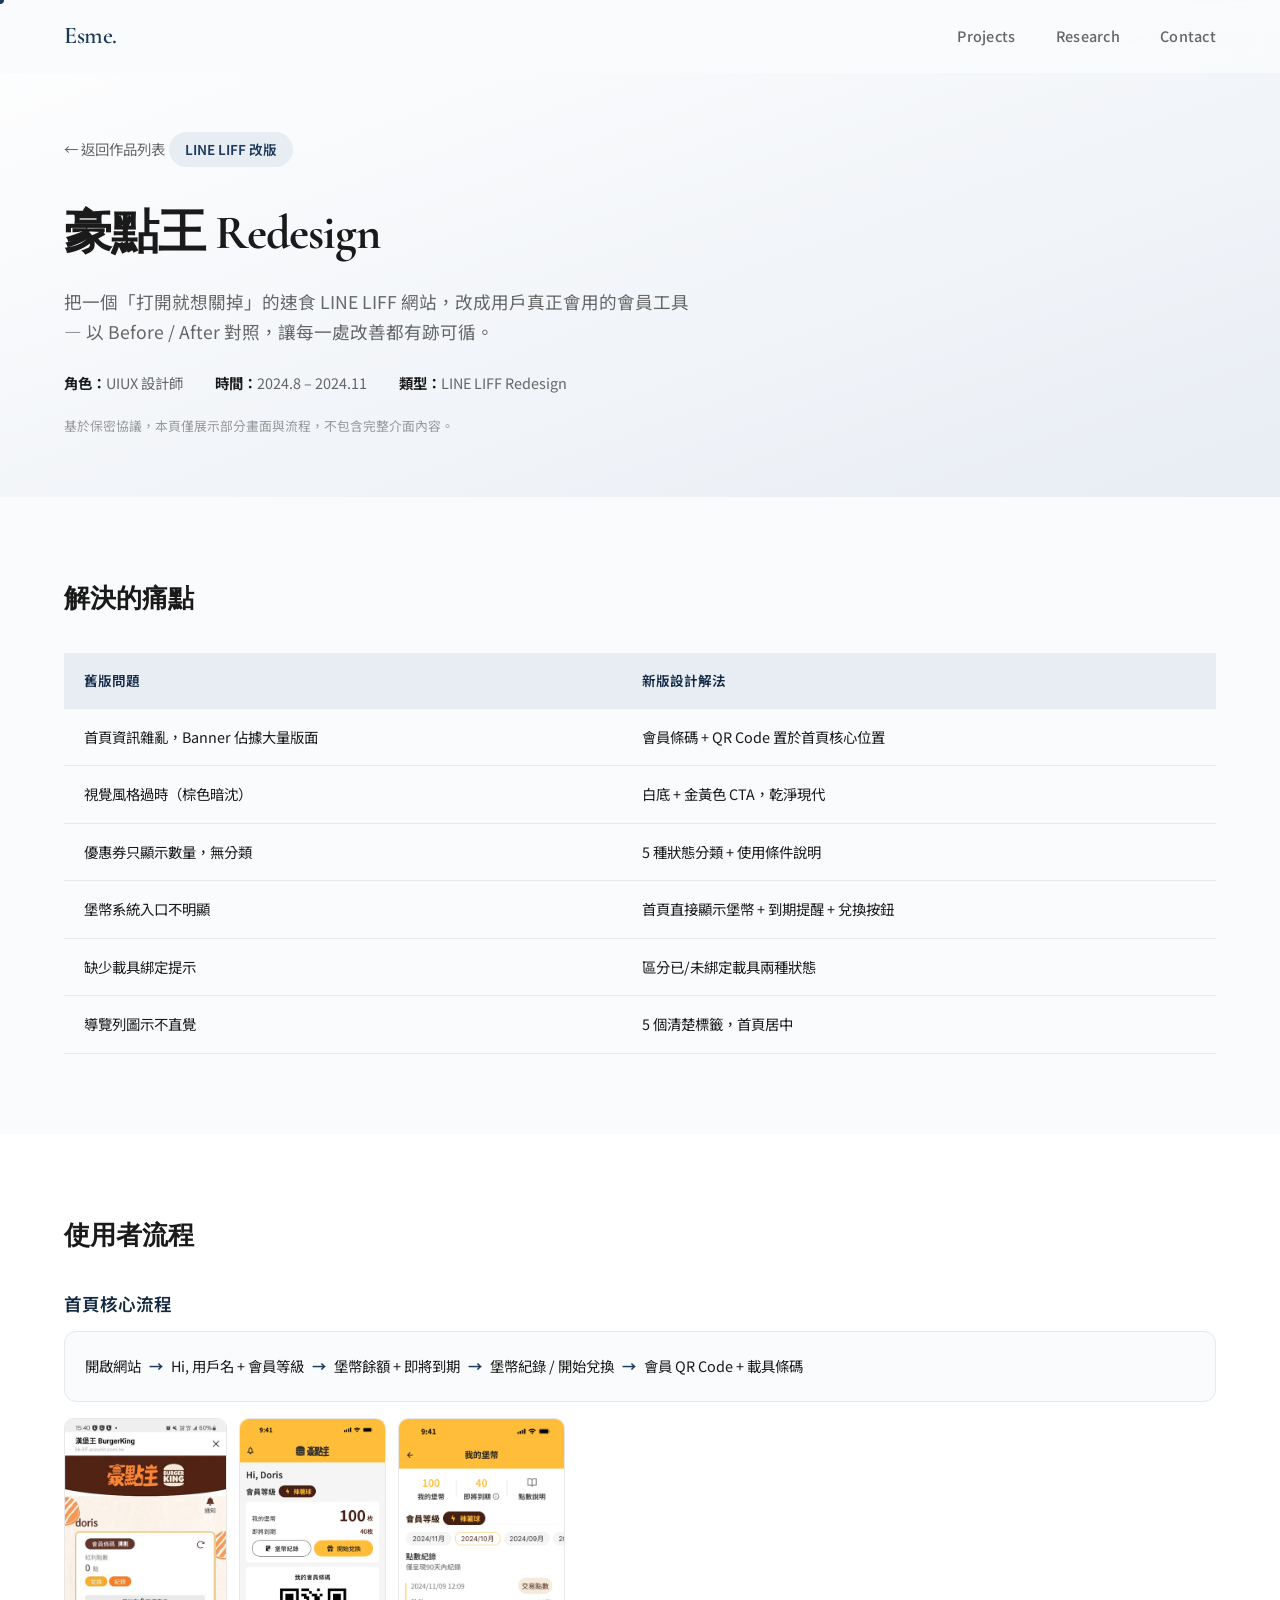
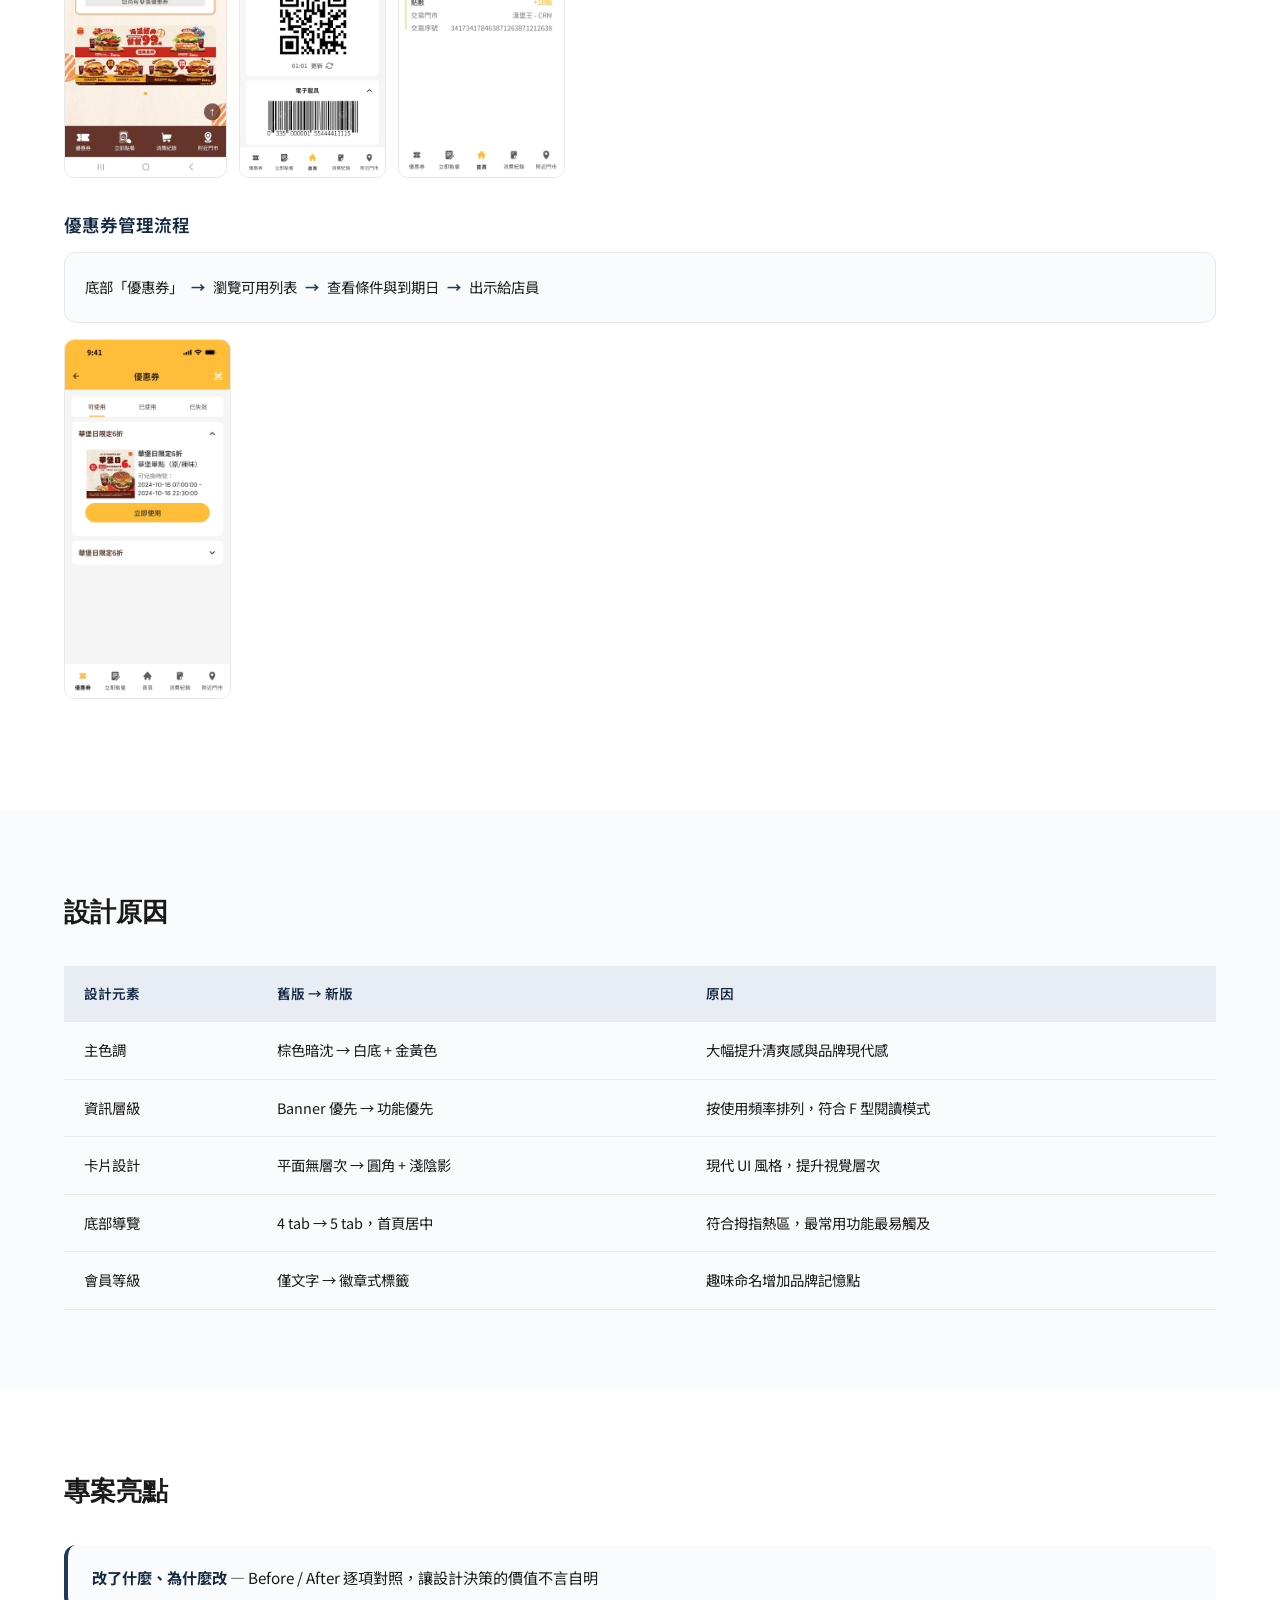
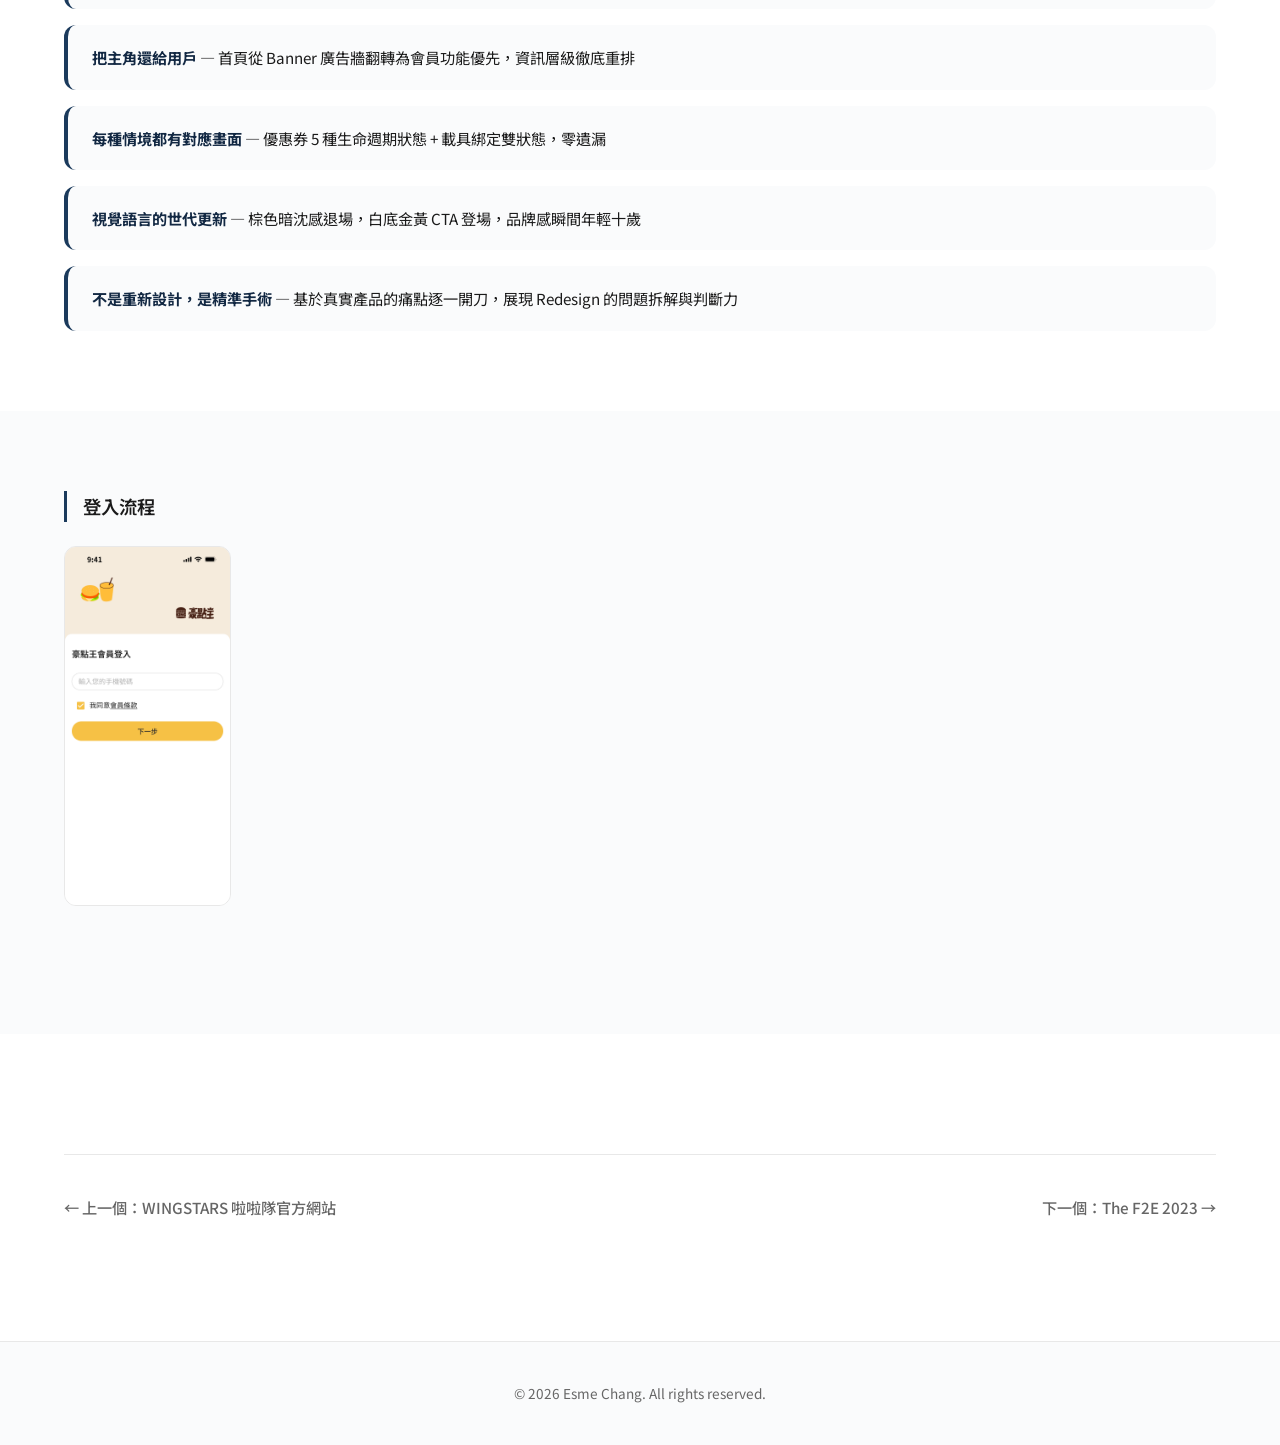
==== project-burger-king.html @ 59b55656 "Initial commit: Esme Chang portfolio website - Static portfolio with 5 project pages - Added favicon" ====
<!DOCTYPE html>
<html lang="zh-Hant">
<head>
  <meta charset="UTF-8">
  <meta name="viewport" content="width=device-width, initial-scale=1.0">
  <title>豪點王 Redesign — Esme Chang</title>
  <link rel="icon" type="image/svg+xml" href="assets/favicon.svg">
  <link rel="preconnect" href="https://fonts.googleapis.com">
  <link rel="preconnect" href="https://fonts.gstatic.com" crossorigin>
  <link href="https://fonts.googleapis.com/css2?family=Cormorant+Garamond:ital,wght@0,300;0,400;0,500;0,600;0,700;1,300;1,400;1,500;1,600;1,700&family=Noto+Sans+TC:wght@300;400;500;600;700&display=swap" rel="stylesheet">
  <link rel="stylesheet" href="styles.css">
</head>
<body>

  <nav class="nav" id="nav">
    <div class="nav-inner">
      <a href="index.html" class="nav-logo">Esme.</a>
      <button class="nav-toggle" id="navToggle" aria-label="開啟選單">
        <span></span><span></span><span></span>
      </button>
      <ul class="nav-links" id="navLinks">
        <li><a href="index.html#projects">Projects</a></li>
        <li><a href="index.html#research">Research</a></li>
        <li><a href="index.html#contact">Contact</a></li>
      </ul>
    </div>
  </nav>

  <section class="project-hero">
    <div class="container">
      <a href="index.html#projects" class="back-link">&larr; 返回作品列表</a>
      <span class="project-hero-tag">LINE LIFF 改版</span>
      <h1>豪點王 Redesign</h1>
      <p class="project-hero-desc">把一個「打開就想關掉」的速食 LINE LIFF 網站，改成用戶真正會用的會員工具 — 以 Before / After 對照，讓每一處改善都有跡可循。</p>
      <div class="project-hero-meta">
        <span><strong>角色：</strong>UIUX 設計師</span>
        <span><strong>時間：</strong>2024.8 – 2024.11</span>
        <span><strong>類型：</strong>LINE LIFF Redesign</span>
      </div>
      <p class="project-hero-disclaimer">基於保密協議，本頁僅展示部分畫面與流程，不包含完整介面內容。</p>
    </div>
  </section>

  <section class="project-section">
    <div class="container">
      <h2 class="reveal">解決的痛點</h2>
      <table class="styled-table reveal">
        <thead>
          <tr><th>舊版問題</th><th>新版設計解法</th></tr>
        </thead>
        <tbody>
          <tr><td>首頁資訊雜亂，Banner 佔據大量版面</td><td>會員條碼 + QR Code 置於首頁核心位置</td></tr>
          <tr><td>視覺風格過時（棕色暗沈）</td><td>白底 + 金黃色 CTA，乾淨現代</td></tr>
          <tr><td>優惠券只顯示數量，無分類</td><td>5 種狀態分類 + 使用條件說明</td></tr>
          <tr><td>堡幣系統入口不明顯</td><td>首頁直接顯示堡幣 + 到期提醒 + 兌換按鈕</td></tr>
          <tr><td>缺少載具綁定提示</td><td>區分已/未綁定載具兩種狀態</td></tr>
          <tr><td>導覽列圖示不直覺</td><td>5 個清楚標籤，首頁居中</td></tr>
        </tbody>
      </table>
    </div>
  </section>

  <section class="project-section">
    <div class="container">
      <h2 class="reveal">使用者流程</h2>

      <div class="flow-block reveal">
        <h3>首頁核心流程</h3>
        <div class="flow-steps">
          開啟網站 <span class="flow-arrow">&rarr;</span>
          Hi, 用戶名 + 會員等級 <span class="flow-arrow">&rarr;</span>
          堡幣餘額 + 即將到期 <span class="flow-arrow">&rarr;</span>
          堡幣紀錄 / 開始兌換 <span class="flow-arrow">&rarr;</span>
          會員 QR Code + 載具條碼
        </div>
        <div class="flow-images flow-images--mobile">
          <img src="assets/images/projects/burger-king/old-home.png" alt="舊版首頁" loading="lazy">
          <img src="assets/images/projects/burger-king/new-home.png" alt="新版首頁 — 會員資訊優先" loading="lazy">
          <img src="assets/images/projects/burger-king/new-points.png" alt="堡幣點數系統" loading="lazy">
        </div>
      </div>

      <div class="flow-block reveal">
        <h3>優惠券管理流程</h3>
        <div class="flow-steps">
          底部「優惠券」<span class="flow-arrow">&rarr;</span>
          瀏覽可用列表 <span class="flow-arrow">&rarr;</span>
          查看條件與到期日 <span class="flow-arrow">&rarr;</span>
          出示給店員
        </div>
        <div class="flow-images flow-images--mobile">
          <img src="assets/images/projects/burger-king/new-coupon.png" alt="優惠券管理介面" loading="lazy">
        </div>
      </div>
    </div>
  </section>

  <section class="project-section">
    <div class="container">
      <h2 class="reveal">設計原因</h2>
      <table class="styled-table reveal">
        <thead>
          <tr><th>設計元素</th><th>舊版 → 新版</th><th>原因</th></tr>
        </thead>
        <tbody>
          <tr><td>主色調</td><td>棕色暗沈 → 白底 + 金黃色</td><td>大幅提升清爽感與品牌現代感</td></tr>
          <tr><td>資訊層級</td><td>Banner 優先 → 功能優先</td><td>按使用頻率排列，符合 F 型閱讀模式</td></tr>
          <tr><td>卡片設計</td><td>平面無層次 → 圓角 + 淺陰影</td><td>現代 UI 風格，提升視覺層次</td></tr>
          <tr><td>底部導覽</td><td>4 tab → 5 tab，首頁居中</td><td>符合拇指熱區，最常用功能最易觸及</td></tr>
          <tr><td>會員等級</td><td>僅文字 → 徽章式標籤</td><td>趣味命名增加品牌記憶點</td></tr>
        </tbody>
      </table>
    </div>
  </section>

  <section class="project-section">
    <div class="container">
      <h2 class="reveal">專案亮點</h2>
      <ul class="highlights-list reveal">
        <li><strong>改了什麼、為什麼改</strong> — Before / After 逐項對照，讓設計決策的價值不言自明</li>
        <li><strong>把主角還給用戶</strong> — 首頁從 Banner 廣告牆翻轉為會員功能優先，資訊層級徹底重排</li>
        <li><strong>每種情境都有對應畫面</strong> — 優惠券 5 種生命週期狀態 + 載具綁定雙狀態，零遺漏</li>
        <li><strong>視覺語言的世代更新</strong> — 棕色暗沈感退場，白底金黃 CTA 登場，品牌感瞬間年輕十歲</li>
        <li><strong>不是重新設計，是精準手術</strong> — 基於真實產品的痛點逐一開刀，展現 Redesign 的問題拆解與判斷力</li>
      </ul>
    </div>
  </section>

  <section class="project-section">
    <div class="container">
      <div class="gallery-group reveal">
        <h3>登入流程</h3>
        <div class="gallery gallery--mobile">
          <img src="assets/images/projects/burger-king/new-login.png" alt="新版登入頁面" loading="lazy">
        </div>
      </div>
    </div>
  </section>

  <section class="project-section">
    <div class="container">
      <div class="project-nav">
        <a href="project-wingstars.html">&larr; 上一個：WINGSTARS 啦啦隊官方網站</a>
        <a href="project-f2e-2023.html">下一個：The F2E 2023 &rarr;</a>
      </div>
    </div>
  </section>

  <footer class="footer">
    <div class="container"><p>&copy; 2026 Esme Chang. All rights reserved.</p></div>
  </footer>
  <script src="main.js"></script>
</body>
</html>
---- styles.css ----
/* ===== Custom Cursor ===== */
.cursor-dot {
  position: fixed;
  top: 0;
  left: 0;
  width: 8px;
  height: 8px;
  background: var(--color-primary);
  border-radius: 50%;
  pointer-events: none;
  z-index: 99999;
  transform: translate(-50%, -50%);
  transition: width 0.2s, height 0.2s, background 0.2s;
}

.cursor-ring {
  position: fixed;
  top: 0;
  left: 0;
  width: 36px;
  height: 36px;
  border: 1.5px solid var(--color-primary);
  border-radius: 50%;
  pointer-events: none;
  z-index: 99998;
  transform: translate(-50%, -50%);
  transition: width 0.25s, height 0.25s, border-color 0.25s, opacity 0.25s;
  opacity: 0.5;
}

.cursor-dot.hover {
  width: 12px;
  height: 12px;
  background: var(--color-primary-dark);
}

.cursor-ring.hover {
  width: 52px;
  height: 52px;
  opacity: 0.3;
}

.cursor-dot.hidden,
.cursor-ring.hidden {
  opacity: 0;
}

@media (pointer: coarse) {
  .cursor-dot, .cursor-ring { display: none; }
}

/* ===== Reset & Base ===== */
*, *::before, *::after {
  margin: 0;
  padding: 0;
  box-sizing: border-box;
}

:root {
  --color-primary: #1B3A5C;
  --color-primary-light: #E8EDF4;
  --color-primary-dark: #122843;
  --color-text: #1A1A1A;
  --color-text-light: #666;
  --color-bg: #FAFBFC;
  --color-white: #FFFFFF;
  --color-border: #E8E8E8;
  --color-card-shadow: rgba(0, 0, 0, 0.06);
  --font-sans: 'Noto Sans TC', -apple-system, BlinkMacSystemFont, 'Segoe UI', sans-serif;
  --font-en: 'Cormorant Garamond', 'Georgia', serif;
  --max-width: 1200px;
  --nav-height: 72px;
  --transition: 0.3s cubic-bezier(0.4, 0, 0.2, 1);
}

html {
  scroll-behavior: smooth;
  font-size: 16px;
}

body {
  font-family: var(--font-sans);
  color: var(--color-text);
  background-color: var(--color-bg);
  line-height: 1.7;
  -webkit-font-smoothing: antialiased;
}

img {
  max-width: 100%;
  height: auto;
  display: block;
}

a {
  text-decoration: none;
  color: inherit;
}

.container {
  max-width: var(--max-width);
  margin: 0 auto;
  padding: 0 24px;
}

/* ===== Loading Screen ===== */
.loading-screen {
  position: fixed;
  inset: 0;
  z-index: 9999;
  background: var(--color-white);
  display: flex;
  align-items: center;
  justify-content: center;
  transition: opacity 0.6s ease, visibility 0.6s ease;
}

.loading-screen.hide {
  opacity: 0;
  visibility: hidden;
}

.loading-screen.skip {
  display: none;
}

.loading-content {
  display: flex;
  flex-direction: column;
  align-items: center;
  text-align: center;
}

.loading-image {
  margin-bottom: 24px;
}

.loading-image img {
  width: 180px;
  height: auto;
  opacity: 0;
  animation: loadingFadeIn 0.8s ease forwards;
}

@keyframes loadingFadeIn {
  from { opacity: 0; transform: translateY(10px); }
  to { opacity: 1; transform: translateY(0); }
}

.loading-name {
  font-family: var(--font-sans);
  font-size: 2rem;
  font-weight: 300;
  letter-spacing: 0.3em;
  color: var(--color-primary);
  margin-bottom: 24px;
}

.loading-bar {
  width: 200px;
  height: 2px;
  background: var(--color-border);
  border-radius: 2px;
  overflow: hidden;
}

.loading-bar-inner {
  width: 0%;
  height: 100%;
  background: var(--color-primary);
  transition: width 1.2s ease;
}

.loading-screen.active .loading-bar-inner {
  width: 100%;
}

/* ===== Navigation ===== */
.nav {
  position: fixed;
  top: 0;
  left: 0;
  right: 0;
  z-index: 1000;
  background: rgba(250, 251, 252, 0.9);
  backdrop-filter: blur(12px);
  -webkit-backdrop-filter: blur(12px);
  border-bottom: 1px solid transparent;
  transition: border-color var(--transition);
}

.nav.scrolled {
  border-bottom-color: var(--color-border);
}

.nav-inner {
  max-width: var(--max-width);
  margin: 0 auto;
  padding: 0 24px;
  height: var(--nav-height);
  display: flex;
  align-items: center;
  justify-content: space-between;
}

.nav-logo {
  font-family: var(--font-en);
  font-size: 1.5rem;
  font-weight: 600;
  color: var(--color-primary);
  letter-spacing: -0.02em;
}

.nav-links {
  display: flex;
  list-style: none;
  gap: 40px;
}

.nav-links a {
  font-size: 0.9rem;
  font-weight: 500;
  color: var(--color-text-light);
  transition: color var(--transition);
  letter-spacing: 0.02em;
}

.nav-links a:hover {
  color: var(--color-primary);
}

/* Hamburger */
.nav-toggle {
  display: none;
  background: none;
  border: none;
  cursor: pointer;
  width: 28px;
  height: 20px;
  position: relative;
  z-index: 1001;
}

.nav-toggle span {
  display: block;
  width: 100%;
  height: 2px;
  background: var(--color-text);
  position: absolute;
  left: 0;
  transition: var(--transition);
}

.nav-toggle span:nth-child(1) { top: 0; }
.nav-toggle span:nth-child(2) { top: 9px; }
.nav-toggle span:nth-child(3) { top: 18px; }

.nav-toggle.active span:nth-child(1) { top: 9px; transform: rotate(45deg); }
.nav-toggle.active span:nth-child(2) { opacity: 0; }
.nav-toggle.active span:nth-child(3) { top: 9px; transform: rotate(-45deg); }

/* ===== Hero ===== */
.hero {
  min-height: 100vh;
  display: flex;
  align-items: center;
  padding-top: var(--nav-height);
  background: linear-gradient(160deg, var(--color-white) 0%, var(--color-primary-light) 100%);
}

.hero-content {
  padding: 80px 24px;
  display: flex;
  align-items: center;
  justify-content: space-between;
  gap: 48px;
}

.hero-text {
  flex: 1;
  min-width: 0;
}

.hero-image {
  flex: 0 0 380px;
  max-width: 380px;
}

.hero-image img {
  width: 100%;
  height: auto;
  /* subtle float animation */
  animation: heroFloat 4s ease-in-out infinite;
}

@keyframes heroFloat {
  0%, 100% { transform: translateY(0); }
  50% { transform: translateY(-12px); }
}

.hero-greeting {
  font-size: 1.1rem;
  color: var(--color-primary);
  font-weight: 500;
  margin-bottom: 8px;
}

.hero-name {
  font-family: var(--font-en);
  font-size: clamp(3rem, 8vw, 5.5rem);
  font-weight: 700;
  line-height: 1.1;
  letter-spacing: -0.03em;
  margin-bottom: 16px;
  color: var(--color-primary);
}

.hero-title {
  font-size: 1.3rem;
  color: var(--color-text-light);
  margin-bottom: 24px;
  font-weight: 400;
}

.hero-desc {
  font-size: 1.05rem;
  color: var(--color-text-light);
  max-width: 560px;
  line-height: 1.8;
  margin-bottom: 32px;
}

.hero-cta {
  display: flex;
  gap: 16px;
  margin-bottom: 32px;
  flex-wrap: wrap;
}

.hero-tags {
  display: flex;
  gap: 12px;
  flex-wrap: wrap;
}

.tag {
  display: inline-block;
  padding: 6px 16px;
  background: var(--color-white);
  border: 1px solid var(--color-border);
  border-radius: 100px;
  font-size: 0.8rem;
  color: var(--color-text-light);
  font-weight: 500;
}

/* Stagger animation for hero */
.hero .stagger-1, .hero .stagger-2, .hero .stagger-3,
.hero .stagger-4, .hero .stagger-5 {
  opacity: 0;
  transform: translateY(20px);
}

body.loaded .hero .stagger-1 { animation: fadeUp 0.6s ease forwards 0.1s; }
body.loaded .hero .stagger-2 { animation: fadeUp 0.6s ease forwards 0.2s; }
body.loaded .hero .stagger-3 { animation: fadeUp 0.6s ease forwards 0.3s; }
body.loaded .hero .stagger-4 { animation: fadeUp 0.6s ease forwards 0.4s; }
body.loaded .hero .stagger-5 { animation: fadeUp 0.6s ease forwards 0.5s; }

@keyframes fadeUp {
  to {
    opacity: 1;
    transform: translateY(0);
  }
}

/* ===== Buttons ===== */
.btn {
  display: inline-block;
  padding: 10px 48px;
  border-radius: 8px;
  font-size: 0.95rem;
  font-weight: 600;
  transition: all var(--transition);
  cursor: pointer;
  border: 2px solid transparent;
}

.btn-primary {
  background: var(--color-primary);
  color: var(--color-white);
  border-color: var(--color-primary);
}

.btn-primary:hover {
  background: var(--color-primary-dark);
  border-color: var(--color-primary-dark);
  transform: translateY(-2px);
  box-shadow: 0 8px 24px rgba(27, 58, 92, 0.25);
}

.btn-outline {
  background: var(--color-white);
  color: var(--color-primary);
  border: none;
}

.btn-outline:hover {
  background: var(--color-primary);
  color: var(--color-white);
  transform: translateY(-2px);
}

/* ===== Sections ===== */
.section {
  padding: 120px 0;
}

.section-title {
  font-family: var(--font-en);
  font-size: 2.2rem;
  font-weight: 700;
  margin-bottom: 16px;
  letter-spacing: -0.02em;
}

.section-subtitle {
  font-size: 1.05rem;
  color: var(--color-text-light);
  margin-bottom: 48px;
}

/* ===== About ===== */
.about-grid {
  display: grid;
  grid-template-columns: 280px 1fr;
  gap: 60px;
  align-items: start;
  margin-top: 48px;
}

.about-photo img {
  width: 100%;
  aspect-ratio: 1;
  object-fit: cover;
  border-radius: 16px;
  box-shadow: 0 12px 40px var(--color-card-shadow);
}

.about-text p {
  font-size: 1.05rem;
  color: var(--color-text-light);
  margin-bottom: 16px;
  line-height: 1.8;
}

.skills {
  display: grid;
  grid-template-columns: repeat(4, 1fr);
  gap: 24px;
  margin-top: 40px;
}

.skill-item {
  padding: 24px;
  background: var(--color-white);
  border-radius: 12px;
  border: none;
  transition: all var(--transition);
}

.skill-item:hover {
  transform: translateY(-4px);
  box-shadow: 0 12px 32px var(--color-card-shadow);
}

.skill-icon {
  font-size: 1.8rem;
  margin-bottom: 12px;
}

.skill-item h3 {
  font-size: 1rem;
  font-weight: 600;
  margin-bottom: 8px;
}

.skill-item p {
  font-size: 0.85rem;
  color: var(--color-text-light);
  margin-bottom: 0;
}

/* ===== Projects ===== */
.projects {
  background: var(--color-white);
}

.projects-grid {
  display: grid;
  grid-template-columns: repeat(2, 1fr);
  gap: 32px;
  margin-top: 48px;
}

.project-card {
  background: var(--color-bg);
  border-radius: 16px;
  overflow: hidden;
  transition: all var(--transition);
  border: 1px solid var(--color-border);
  display: block;
}

.project-card:hover {
  transform: translateY(-8px);
  box-shadow: 0 20px 60px rgba(0, 0, 0, 0.1);
}

.project-card-img {
  overflow: hidden;
  aspect-ratio: 16 / 10;
  background: var(--color-primary-light);
}

.project-card-img img {
  width: 100%;
  height: 100%;
  object-fit: cover;
  transition: transform 0.5s ease;
}

.project-card:hover .project-card-img img {
  transform: scale(1.05);
}

.project-card-info {
  padding: 24px;
}

.project-card-tag {
  display: inline-block;
  padding: 4px 12px;
  background: var(--color-primary-light);
  color: var(--color-primary);
  border-radius: 100px;
  font-size: 0.75rem;
  font-weight: 600;
  margin-bottom: 12px;
}

.project-card-info h3 {
  font-family: var(--font-en);
  font-size: 1.25rem;
  font-weight: 700;
  margin-bottom: 8px;
  line-height: 1.4;
}

.project-card-info p {
  font-size: 0.9rem;
  color: var(--color-text-light);
  margin-bottom: 12px;
}

.project-card-meta {
  display: flex;
  justify-content: space-between;
  font-size: 0.8rem;
  color: var(--color-text-light);
  opacity: 0.7;
}

/* ===== Research ===== */
.research-grid {
  display: grid;
  grid-template-columns: repeat(4, 1fr);
  gap: 24px;
}

.research-card {
  padding: 32px 24px;
  background: var(--color-white);
  border-radius: 12px;
  border: 1px solid var(--color-border);
  transition: all var(--transition);
  text-align: center;
}

.research-card:hover {
  transform: translateY(-4px);
  box-shadow: 0 12px 32px var(--color-card-shadow);
}

.research-icon {
  font-size: 2rem;
  margin-bottom: 16px;
}

.research-card h3 {
  font-size: 1rem;
  font-weight: 600;
  margin-bottom: 8px;
}

.research-card p {
  font-size: 0.85rem;
  color: var(--color-text-light);
  line-height: 1.6;
}

/* ===== Contact ===== */
.contact {
  background: var(--color-white);
  text-align: center;
}

.contact-text {
  font-size: 1.2rem;
  color: var(--color-text-light);
  margin-bottom: 40px;
}

.contact-links {
  display: flex;
  justify-content: center;
  gap: 24px;
  flex-wrap: wrap;
}

.contact-link {
  display: flex;
  align-items: center;
  gap: 12px;
  padding: 16px 32px;
  background: var(--color-bg);
  border-radius: 12px;
  border: 1px solid var(--color-border);
  transition: all var(--transition);
  font-size: 1rem;
}

.contact-link:hover {
  border-color: var(--color-primary);
  color: var(--color-primary);
  transform: translateY(-2px);
}

.contact-link-icon {
  font-size: 1.3rem;
}

/* ===== Footer ===== */
.footer {
  padding: 40px 0;
  text-align: center;
  font-size: 0.85rem;
  color: var(--color-text-light);
  border-top: 1px solid var(--color-border);
}

/* ===== Scroll Reveal ===== */
.reveal {
  opacity: 0;
  transform: translateY(30px);
  transition: opacity 0.7s ease, transform 0.7s ease;
}

.reveal.visible {
  opacity: 1;
  transform: translateY(0);
}

/* ===== Responsive ===== */
@media (max-width: 1024px) {
  .about-grid {
    grid-template-columns: 220px 1fr;
    gap: 40px;
  }

  .skills {
    grid-template-columns: repeat(2, 1fr);
    gap: 16px;
  }

  .research-grid {
    grid-template-columns: repeat(2, 1fr);
  }
}

@media (max-width: 768px) {
  .nav-toggle { display: block; }

  .nav-links {
    position: fixed;
    top: 0;
    right: -100%;
    width: 280px;
    height: 100vh;
    background: var(--color-white);
    flex-direction: column;
    padding: 100px 40px;
    gap: 32px;
    transition: right var(--transition);
    box-shadow: -8px 0 32px rgba(0, 0, 0, 0.1);
  }

  .nav-links.open {
    right: 0;
  }

  .nav-links a {
    font-size: 1.1rem;
  }

  .hero-content {
    padding: 60px 24px;
    flex-direction: column;
    text-align: center;
  }

  .hero-image {
    flex: 0 0 auto;
    max-width: 260px;
    order: -1;
  }

  .hero-desc {
    margin-left: auto;
    margin-right: auto;
  }

  .hero-cta {
    justify-content: center;
  }

  .hero-tags {
    justify-content: center;
  }

  .hero-name {
    font-size: 2.8rem;
  }

  .section {
    padding: 80px 0;
  }

  .about-grid {
    grid-template-columns: 1fr;
    gap: 32px;
  }

  .about-photo {
    max-width: 200px;
  }

  .skills {
    grid-template-columns: 1fr;
  }

  .projects-grid {
    grid-template-columns: 1fr;
  }

  .research-grid {
    grid-template-columns: 1fr;
  }
}

/* ===== Project Detail Page ===== */
.project-hero {
  padding-top: calc(var(--nav-height) + 60px);
  padding-bottom: 60px;
  background: linear-gradient(160deg, var(--color-white) 0%, var(--color-primary-light) 100%);
}

.project-hero-tag {
  display: inline-block;
  padding: 6px 16px;
  background: var(--color-primary-light);
  color: var(--color-primary);
  border-radius: 100px;
  font-size: 0.85rem;
  font-weight: 600;
  margin-bottom: 16px;
}

.project-hero h1 {
  font-family: var(--font-en);
  font-size: clamp(2rem, 5vw, 3rem);
  font-weight: 700;
  margin-bottom: 12px;
  letter-spacing: -0.02em;
}

.project-hero-desc {
  font-size: 1.1rem;
  color: var(--color-text-light);
  margin-bottom: 24px;
  max-width: 640px;
}

.project-hero-meta {
  display: flex;
  gap: 32px;
  font-size: 0.9rem;
  color: var(--color-text-light);
}

.project-hero-meta strong {
  color: var(--color-text);
}

.project-hero-disclaimer {
  margin-top: 20px;
  font-size: 0.8rem;
  color: var(--color-text-light);
  opacity: 0.65;
}

.back-link {
  display: inline-flex;
  align-items: center;
  gap: 8px;
  font-size: 0.9rem;
  color: var(--color-text-light);
  margin-bottom: 32px;
  transition: color var(--transition);
}

.back-link:hover {
  color: var(--color-primary);
}

/* Project sections */
.project-section {
  padding: 80px 0;
}

.project-section:nth-child(even) {
  background: var(--color-white);
}

.project-section h2 {
  font-family: var(--font-en);
  font-size: 1.6rem;
  font-weight: 700;
  margin-bottom: 32px;
  color: var(--color-text);
}

/* Tables */
.styled-table {
  width: 100%;
  border-collapse: collapse;
  font-size: 0.9rem;
}

.styled-table th,
.styled-table td {
  padding: 16px 20px;
  text-align: left;
  border-bottom: 1px solid var(--color-border);
  vertical-align: top;
}

.styled-table th {
  background: var(--color-primary-light);
  color: var(--color-primary-dark);
  font-weight: 600;
  font-size: 0.85rem;
  white-space: nowrap;
}

.styled-table tr:hover td {
  background: var(--color-bg);
}

/* Flow blocks */
.flow-block {
  margin-bottom: 32px;
}

.flow-block h3 {
  font-size: 1.1rem;
  font-weight: 600;
  margin-bottom: 12px;
  color: var(--color-primary-dark);
}

.flow-steps {
  display: flex;
  flex-wrap: wrap;
  gap: 8px;
  align-items: center;
  padding: 20px;
  background: var(--color-bg);
  border-radius: 12px;
  border: 1px solid var(--color-border);
  font-size: 0.9rem;
  line-height: 2;
}

.flow-arrow {
  color: var(--color-primary);
  font-weight: 700;
}

.flow-block .flow-images {
  display: grid;
  grid-template-columns: repeat(auto-fit, minmax(160px, 1fr));
  gap: 12px;
  margin-top: 16px;
}

.flow-block .flow-images img {
  width: 100%;
  border-radius: 10px;
  border: 1px solid var(--color-border);
  transition: transform 0.3s ease;
}

.flow-block .flow-images img:hover {
  transform: scale(1.02);
}

/* Unified sizing: mobile UI screenshots */
.flow-images--mobile {
  display: flex !important;
  flex-wrap: wrap;
  gap: 12px;
  justify-content: flex-start;
}

.flow-images--mobile img {
  width: auto !important;
  height: 360px;
  object-fit: contain;
}

/* Unified sizing: desktop UI screenshots */
.flow-images--desktop {
  display: flex !important;
  flex-wrap: wrap;
  gap: 12px;
  justify-content: flex-start;
}

.flow-images--desktop img {
  width: auto !important;
  height: 280px;
  object-fit: contain;
}

/* Highlights */
.highlights-list {
  list-style: none;
  display: grid;
  gap: 16px;
}

.highlights-list li {
  padding: 20px 24px;
  background: var(--color-bg);
  border-radius: 12px;
  border-left: 4px solid var(--color-primary);
  font-size: 0.95rem;
  line-height: 1.6;
}

.highlights-list li strong {
  color: var(--color-primary-dark);
}

/* Image gallery */
.gallery {
  display: grid;
  grid-template-columns: repeat(auto-fill, minmax(300px, 1fr));
  gap: 16px;
  margin-top: 24px;
}

.gallery img {
  width: 100%;
  border-radius: 12px;
  border: 1px solid var(--color-border);
  cursor: pointer;
  transition: transform var(--transition), box-shadow var(--transition);
}

.gallery img:hover {
  transform: scale(1.02);
  box-shadow: 0 8px 32px var(--color-card-shadow);
}

/* Unified sizing: mobile UI gallery */
.gallery--mobile {
  display: flex;
  flex-wrap: wrap;
  gap: 16px;
  justify-content: flex-start;
}

.gallery--mobile img {
  width: auto;
  height: 360px;
  object-fit: contain;
}

/* Unified sizing: desktop UI gallery */
.gallery--desktop {
  display: flex;
  flex-wrap: wrap;
  gap: 16px;
  justify-content: flex-start;
}

.gallery--desktop img {
  width: auto;
  height: 280px;
  object-fit: contain;
}

.gallery-group {
  margin-bottom: 48px;
}

.gallery-group h3 {
  font-size: 1.15rem;
  font-weight: 600;
  margin-bottom: 16px;
  color: var(--color-text);
  padding-left: 16px;
  border-left: 3px solid var(--color-primary);
}

/* Project nav */
.project-nav {
  display: flex;
  justify-content: space-between;
  padding: 40px 0;
  border-top: 1px solid var(--color-border);
  margin-top: 40px;
}

.project-nav a {
  display: flex;
  align-items: center;
  gap: 8px;
  font-size: 0.95rem;
  color: var(--color-text-light);
  font-weight: 500;
  transition: color var(--transition);
}

.project-nav a:hover {
  color: var(--color-primary);
}

/* Lightbox */
.lightbox {
  position: fixed;
  inset: 0;
  z-index: 9999;
  background: rgba(0, 0, 0, 0.9);
  display: none;
  align-items: center;
  justify-content: center;
  cursor: zoom-out;
}

.lightbox.active {
  display: flex;
}

.lightbox img {
  max-width: 90vw;
  max-height: 90vh;
  border-radius: 8px;
}

/* ===== Animated Flow Showcase ===== */
.flow-showcase {
  margin-bottom: 48px;
}

.flow-showcase h3 {
  font-size: 1.15rem;
  font-weight: 600;
  margin-bottom: 20px;
  color: var(--color-text);
  padding-left: 16px;
  border-left: 3px solid var(--color-primary);
}

/* Step indicators */
.flow-timeline {
  display: flex;
  align-items: flex-start;
  gap: 0;
  padding: 24px 0;
  overflow-x: auto;
  scrollbar-width: none;
  -ms-overflow-style: none;
}

.flow-timeline::-webkit-scrollbar {
  display: none;
}

.flow-step {
  display: flex;
  flex-direction: column;
  align-items: center;
  min-width: 120px;
  flex: 1;
  position: relative;
  opacity: 0.35;
  transform: scale(0.92);
  transition: all 0.5s cubic-bezier(0.4, 0, 0.2, 1);
  cursor: pointer;
}

.flow-step.active {
  opacity: 1;
  transform: scale(1);
}

.flow-step.done {
  opacity: 0.7;
  transform: scale(0.96);
}

.flow-step-dot {
  width: 40px;
  height: 40px;
  border-radius: 50%;
  background: var(--color-bg);
  border: 2px solid var(--color-border);
  display: flex;
  align-items: center;
  justify-content: center;
  font-size: 0.85rem;
  font-weight: 700;
  color: var(--color-text-light);
  transition: all 0.5s cubic-bezier(0.4, 0, 0.2, 1);
  position: relative;
  z-index: 2;
}

.flow-step.active .flow-step-dot {
  background: var(--color-primary);
  border-color: var(--color-primary);
  color: var(--color-white);
  box-shadow: 0 0 0 6px rgba(27, 58, 92, 0.15), 0 4px 12px rgba(27, 58, 92, 0.3);
}

.flow-step.done .flow-step-dot {
  background: var(--color-primary-light);
  border-color: var(--color-primary);
  color: var(--color-primary);
}

.flow-step-label {
  margin-top: 12px;
  font-size: 0.8rem;
  font-weight: 600;
  color: var(--color-text-light);
  text-align: center;
  transition: color 0.5s ease;
  line-height: 1.3;
}

.flow-step.active .flow-step-label {
  color: var(--color-primary-dark);
}

.flow-step-desc {
  margin-top: 4px;
  font-size: 0.72rem;
  color: var(--color-text-light);
  text-align: center;
  opacity: 0;
  transform: translateY(-4px);
  transition: all 0.4s ease;
  line-height: 1.3;
}

.flow-step.active .flow-step-desc {
  opacity: 1;
  transform: translateY(0);
}

/* Connector line between steps */
.flow-connector {
  flex: 0.5;
  height: 2px;
  background: var(--color-border);
  position: relative;
  top: 20px;
  min-width: 24px;
}

.flow-connector-fill {
  height: 100%;
  width: 0%;
  background: var(--color-primary);
  transition: width 0.6s cubic-bezier(0.4, 0, 0.2, 1);
  border-radius: 2px;
}

.flow-connector.filled .flow-connector-fill {
  width: 100%;
}

/* Image viewport — show one screen at a time */
.flow-image-viewport {
  position: relative;
  border-radius: 12px;
  border: 1px solid var(--color-border);
  overflow: hidden;
  background: #f0f0f0;
  margin-top: 16px;
  aspect-ratio: 3 / 4;
}

.flow-image-viewport[data-aspect="landscape"] {
  aspect-ratio: 16 / 10;
}

.flow-image-viewport img {
  display: block;
  width: 100%;
  height: 100%;
  object-fit: cover;
  border-radius: 0;
  border: none;
  transition: object-position 0.6s cubic-bezier(0.4, 0, 0.2, 1);
}

/* Progress bar under image */
.flow-progress-bar {
  height: 3px;
  background: var(--color-border);
  border-radius: 4px;
  margin-top: 8px;
}

.flow-progress-fill {
  height: 100%;
  background: linear-gradient(90deg, var(--color-primary), var(--color-primary-dark));
  border-radius: 4px;
  width: 0%;
  transition: width 0.3s ease;
}

/* Play/Pause button */
.flow-controls {
  display: flex;
  align-items: center;
  justify-content: space-between;
  margin-top: 12px;
}

.flow-play-btn {
  display: inline-flex;
  align-items: center;
  gap: 6px;
  padding: 8px 16px;
  background: var(--color-primary-light);
  color: var(--color-primary-dark);
  border: 1px solid var(--color-primary);
  border-radius: 100px;
  font-size: 0.78rem;
  font-weight: 600;
  cursor: pointer;
  transition: all var(--transition);
}

.flow-play-btn:hover {
  background: var(--color-primary);
  color: var(--color-white);
}

.flow-step-counter {
  font-size: 0.78rem;
  color: var(--color-text-light);
  font-weight: 500;
}

/* Table responsive */
@media (max-width: 768px) {
  .styled-table {
    display: block;
    overflow-x: auto;
    white-space: nowrap;
  }

  .gallery {
    grid-template-columns: 1fr;
  }

  .gallery--mobile img,
  .flow-images--mobile img {
    height: 260px;
  }

  .gallery--desktop img,
  .flow-images--desktop img {
    height: 200px;
  }

  .project-hero-meta {
    flex-direction: column;
    gap: 8px;
  }

  .flow-steps {
    font-size: 0.85rem;
  }

  .flow-step {
    min-width: 90px;
  }

  .flow-step-dot {
    width: 32px;
    height: 32px;
    font-size: 0.75rem;
  }

  .flow-connector {
    top: 16px;
    min-width: 12px;
  }

  .flow-image-viewport {
    aspect-ratio: 2 / 3;
  }

  .flow-image-viewport[data-aspect="landscape"] {
    aspect-ratio: 4 / 3;
  }

  .flow-step-label {
    font-size: 0.72rem;
  }
}
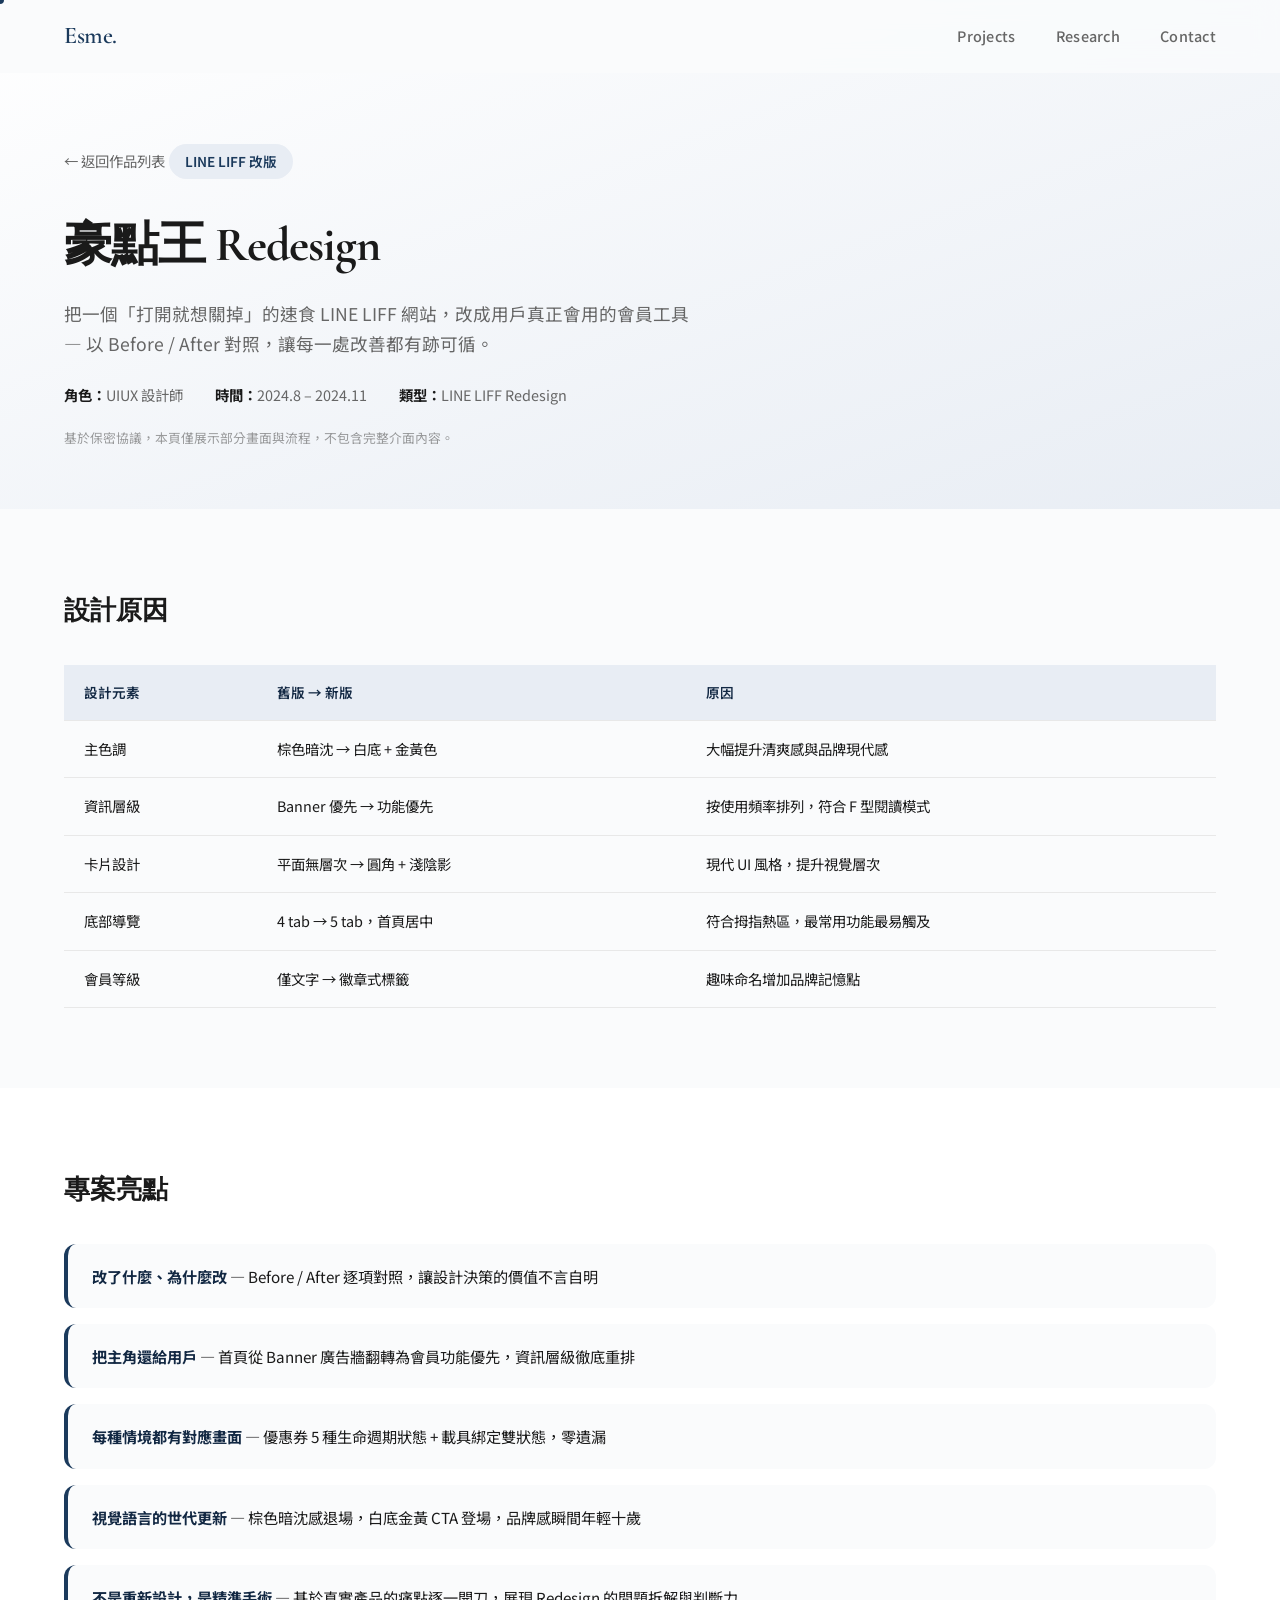
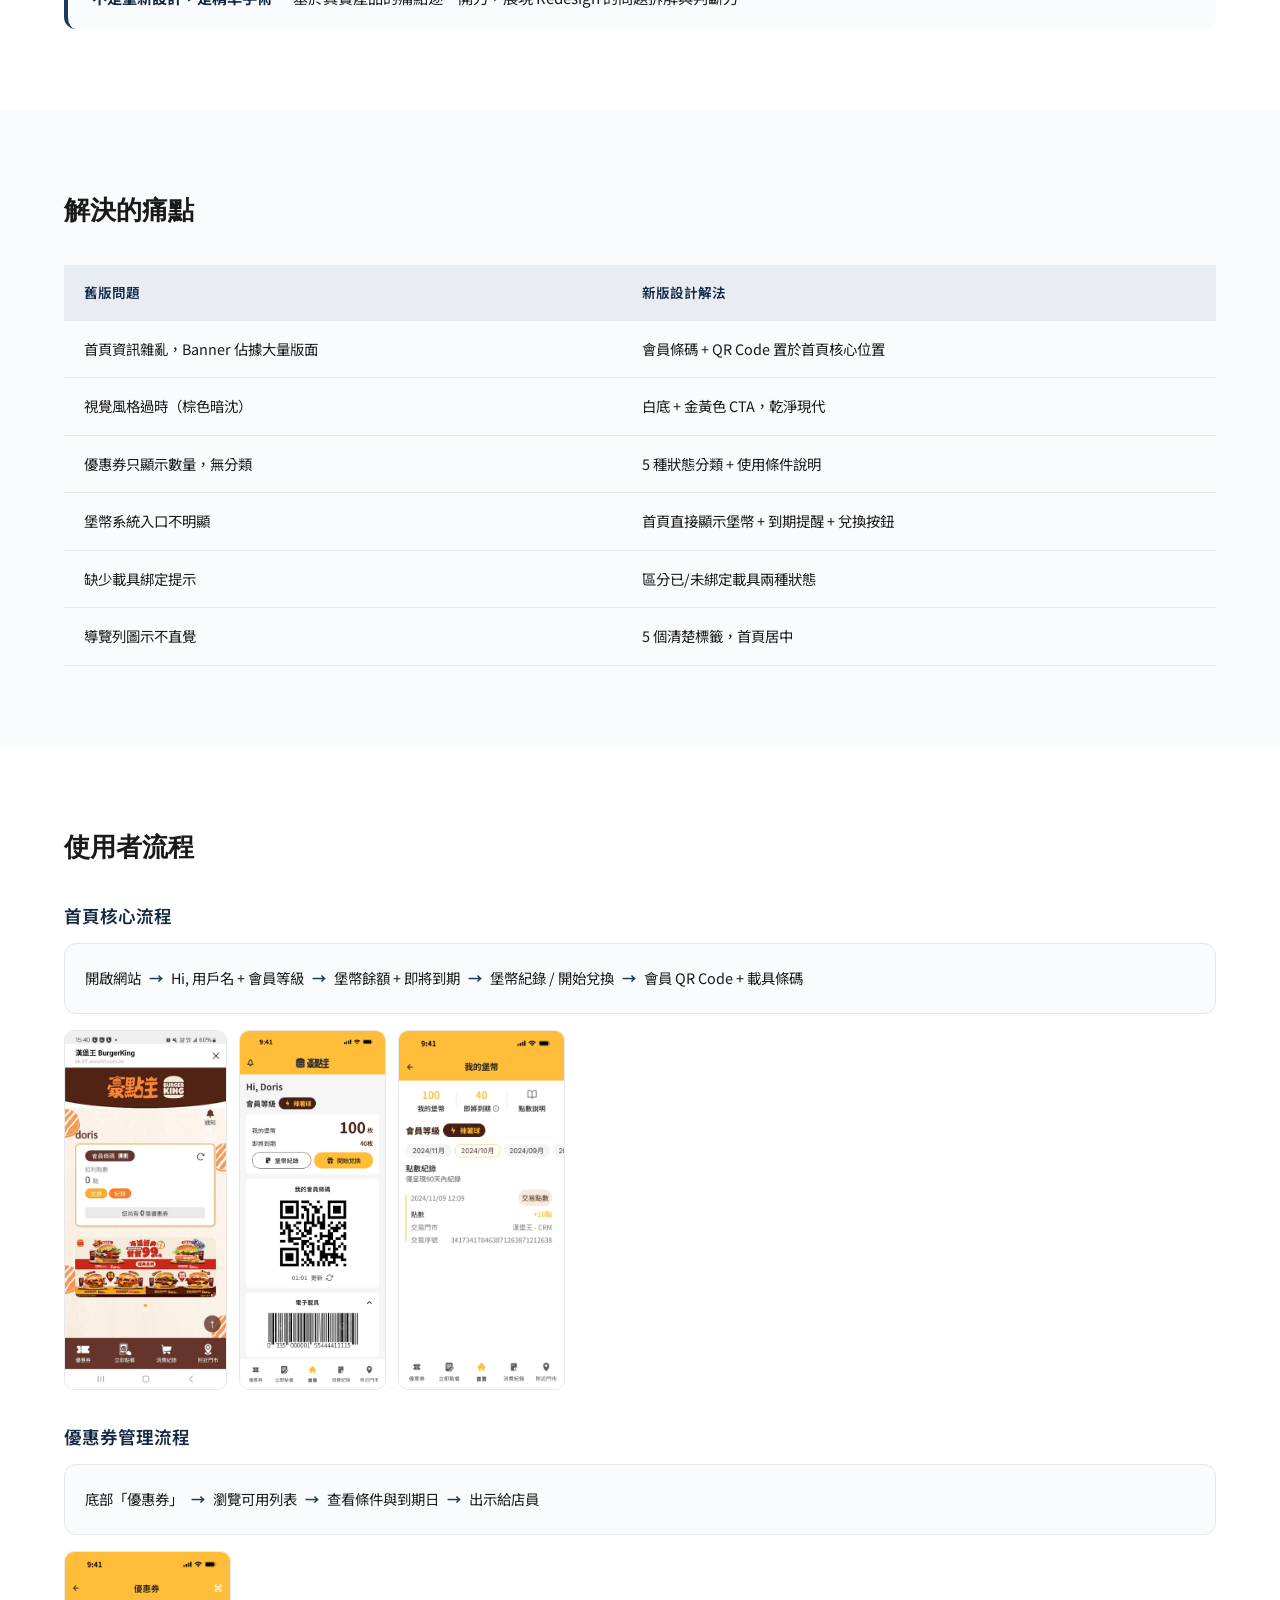
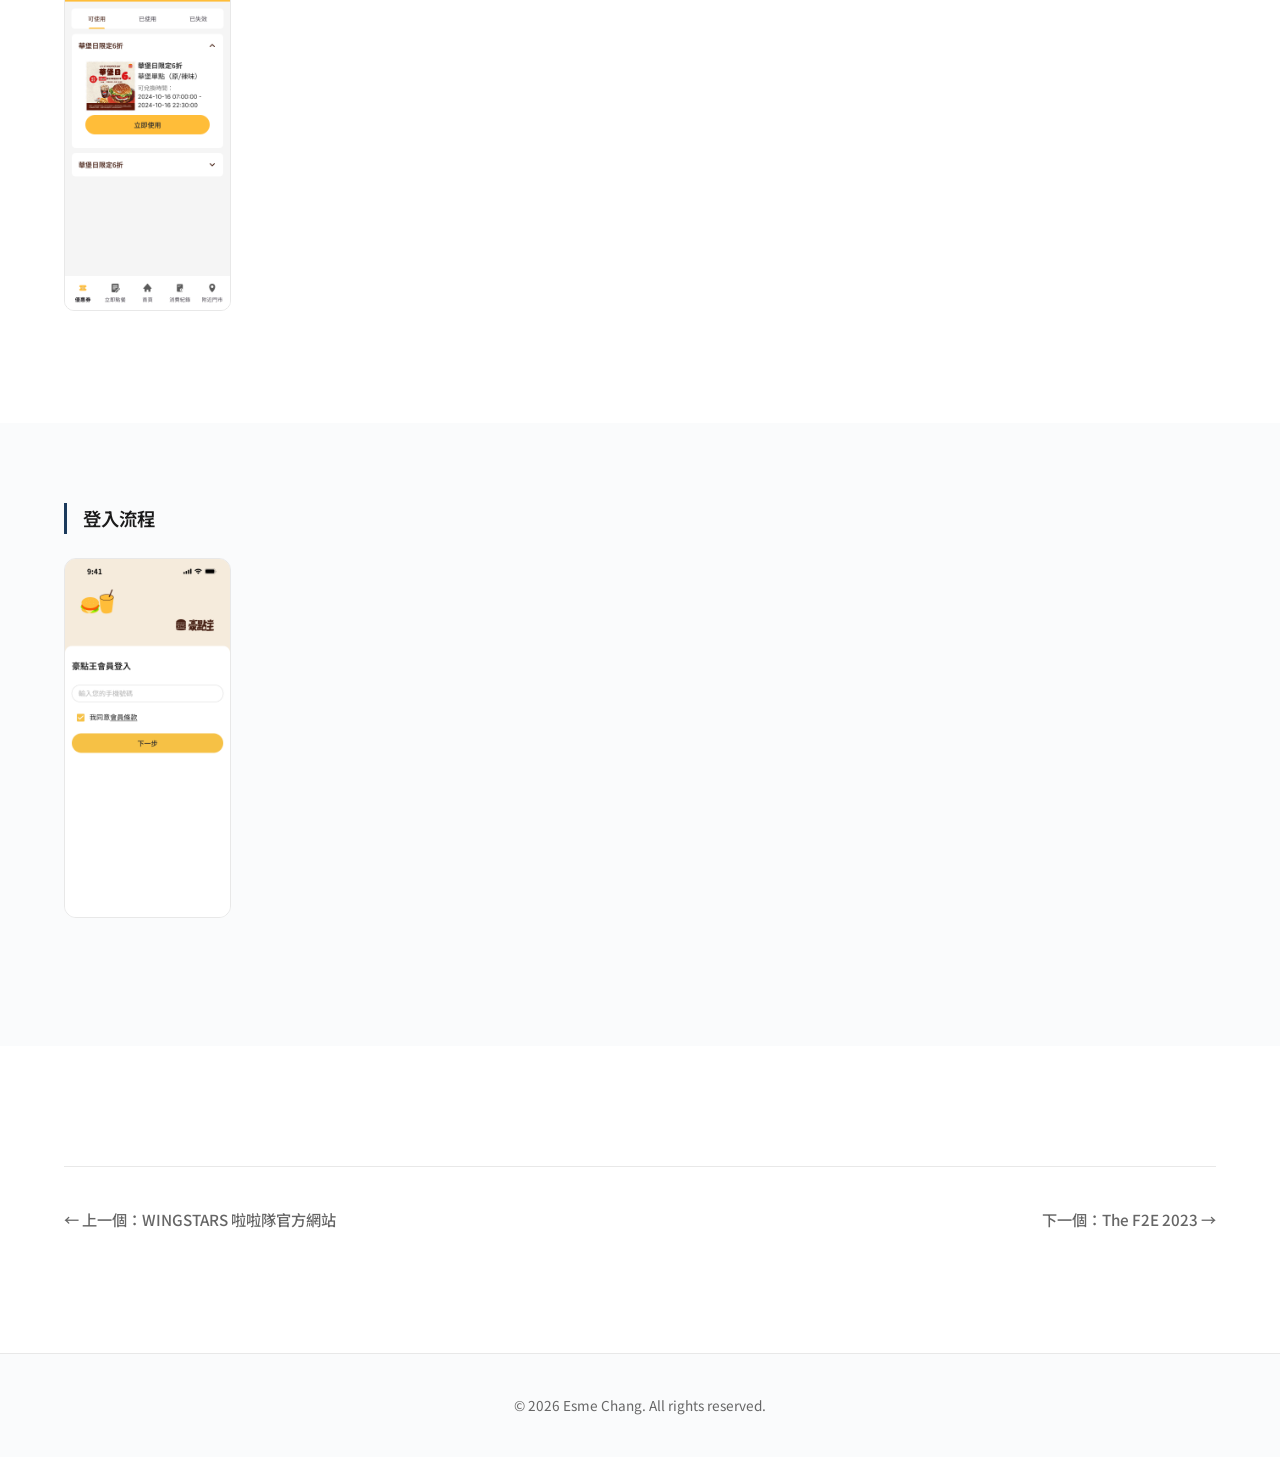
==== commit 86a53ee0: "Update project pages and styles Co-Authored-By: Claude Opus 4.6 <noreply@anthropic.com>" ====
--- a/project-burger-king.html
+++ b/project-burger-king.html
@@ -41,6 +41,40 @@
     </div>
   </section>
 
+  <!-- 設計原因 -->
+  <section class="project-section">
+    <div class="container">
+      <h2 class="reveal">設計原因</h2>
+      <table class="styled-table reveal">
+        <thead>
+          <tr><th>設計元素</th><th>舊版 → 新版</th><th>原因</th></tr>
+        </thead>
+        <tbody>
+          <tr><td>主色調</td><td>棕色暗沈 → 白底 + 金黃色</td><td>大幅提升清爽感與品牌現代感</td></tr>
+          <tr><td>資訊層級</td><td>Banner 優先 → 功能優先</td><td>按使用頻率排列，符合 F 型閱讀模式</td></tr>
+          <tr><td>卡片設計</td><td>平面無層次 → 圓角 + 淺陰影</td><td>現代 UI 風格，提升視覺層次</td></tr>
+          <tr><td>底部導覽</td><td>4 tab → 5 tab，首頁居中</td><td>符合拇指熱區，最常用功能最易觸及</td></tr>
+          <tr><td>會員等級</td><td>僅文字 → 徽章式標籤</td><td>趣味命名增加品牌記憶點</td></tr>
+        </tbody>
+      </table>
+    </div>
+  </section>
+
+  <!-- 專案亮點 -->
+  <section class="project-section">
+    <div class="container">
+      <h2 class="reveal">專案亮點</h2>
+      <ul class="highlights-list reveal">
+        <li><strong>改了什麼、為什麼改</strong> — Before / After 逐項對照，讓設計決策的價值不言自明</li>
+        <li><strong>把主角還給用戶</strong> — 首頁從 Banner 廣告牆翻轉為會員功能優先，資訊層級徹底重排</li>
+        <li><strong>每種情境都有對應畫面</strong> — 優惠券 5 種生命週期狀態 + 載具綁定雙狀態，零遺漏</li>
+        <li><strong>視覺語言的世代更新</strong> — 棕色暗沈感退場，白底金黃 CTA 登場，品牌感瞬間年輕十歲</li>
+        <li><strong>不是重新設計，是精準手術</strong> — 基於真實產品的痛點逐一開刀，展現 Redesign 的問題拆解與判斷力</li>
+      </ul>
+    </div>
+  </section>
+
+  <!-- 痛點 -->
   <section class="project-section">
     <div class="container">
       <h2 class="reveal">解決的痛點</h2>
@@ -60,6 +94,7 @@
     </div>
   </section>
 
+  <!-- 使用者流程 -->
   <section class="project-section">
     <div class="container">
       <h2 class="reveal">使用者流程</h2>
@@ -95,37 +130,7 @@
     </div>
   </section>
 
-  <section class="project-section">
-    <div class="container">
-      <h2 class="reveal">設計原因</h2>
-      <table class="styled-table reveal">
-        <thead>
-          <tr><th>設計元素</th><th>舊版 → 新版</th><th>原因</th></tr>
-        </thead>
-        <tbody>
-          <tr><td>主色調</td><td>棕色暗沈 → 白底 + 金黃色</td><td>大幅提升清爽感與品牌現代感</td></tr>
-          <tr><td>資訊層級</td><td>Banner 優先 → 功能優先</td><td>按使用頻率排列，符合 F 型閱讀模式</td></tr>
-          <tr><td>卡片設計</td><td>平面無層次 → 圓角 + 淺陰影</td><td>現代 UI 風格，提升視覺層次</td></tr>
-          <tr><td>底部導覽</td><td>4 tab → 5 tab，首頁居中</td><td>符合拇指熱區，最常用功能最易觸及</td></tr>
-          <tr><td>會員等級</td><td>僅文字 → 徽章式標籤</td><td>趣味命名增加品牌記憶點</td></tr>
-        </tbody>
-      </table>
-    </div>
-  </section>
-
-  <section class="project-section">
-    <div class="container">
-      <h2 class="reveal">專案亮點</h2>
-      <ul class="highlights-list reveal">
-        <li><strong>改了什麼、為什麼改</strong> — Before / After 逐項對照，讓設計決策的價值不言自明</li>
-        <li><strong>把主角還給用戶</strong> — 首頁從 Banner 廣告牆翻轉為會員功能優先，資訊層級徹底重排</li>
-        <li><strong>每種情境都有對應畫面</strong> — 優惠券 5 種生命週期狀態 + 載具綁定雙狀態，零遺漏</li>
-        <li><strong>視覺語言的世代更新</strong> — 棕色暗沈感退場，白底金黃 CTA 登場，品牌感瞬間年輕十歲</li>
-        <li><strong>不是重新設計，是精準手術</strong> — 基於真實產品的痛點逐一開刀，展現 Redesign 的問題拆解與判斷力</li>
-      </ul>
-    </div>
-  </section>
-
+  <!-- 介面圖 -->
   <section class="project-section">
     <div class="container">
       <div class="gallery-group reveal">
--- a/styles.css
+++ b/styles.css
@@ -783,6 +783,7 @@
   border-radius: 100px;
   font-size: 0.85rem;
   font-weight: 600;
+  margin-top: 12px;
   margin-bottom: 16px;
 }
 
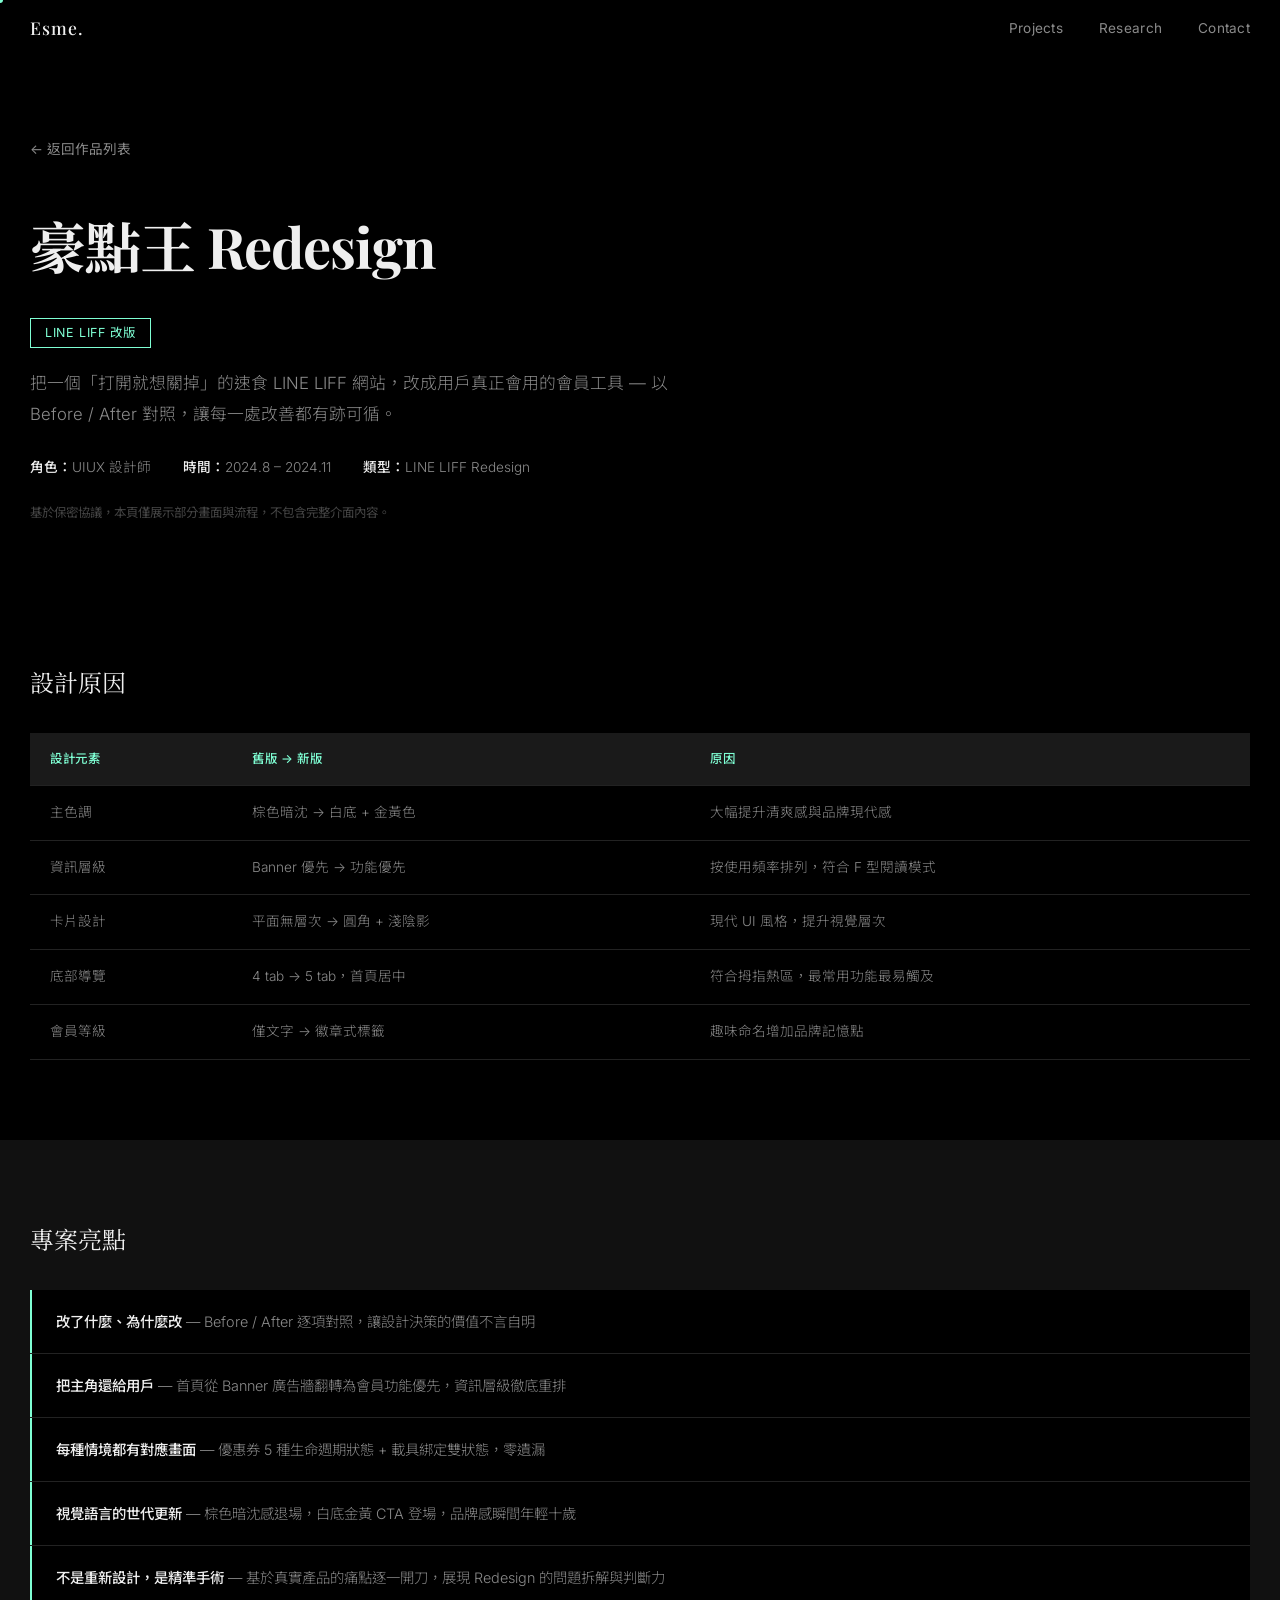
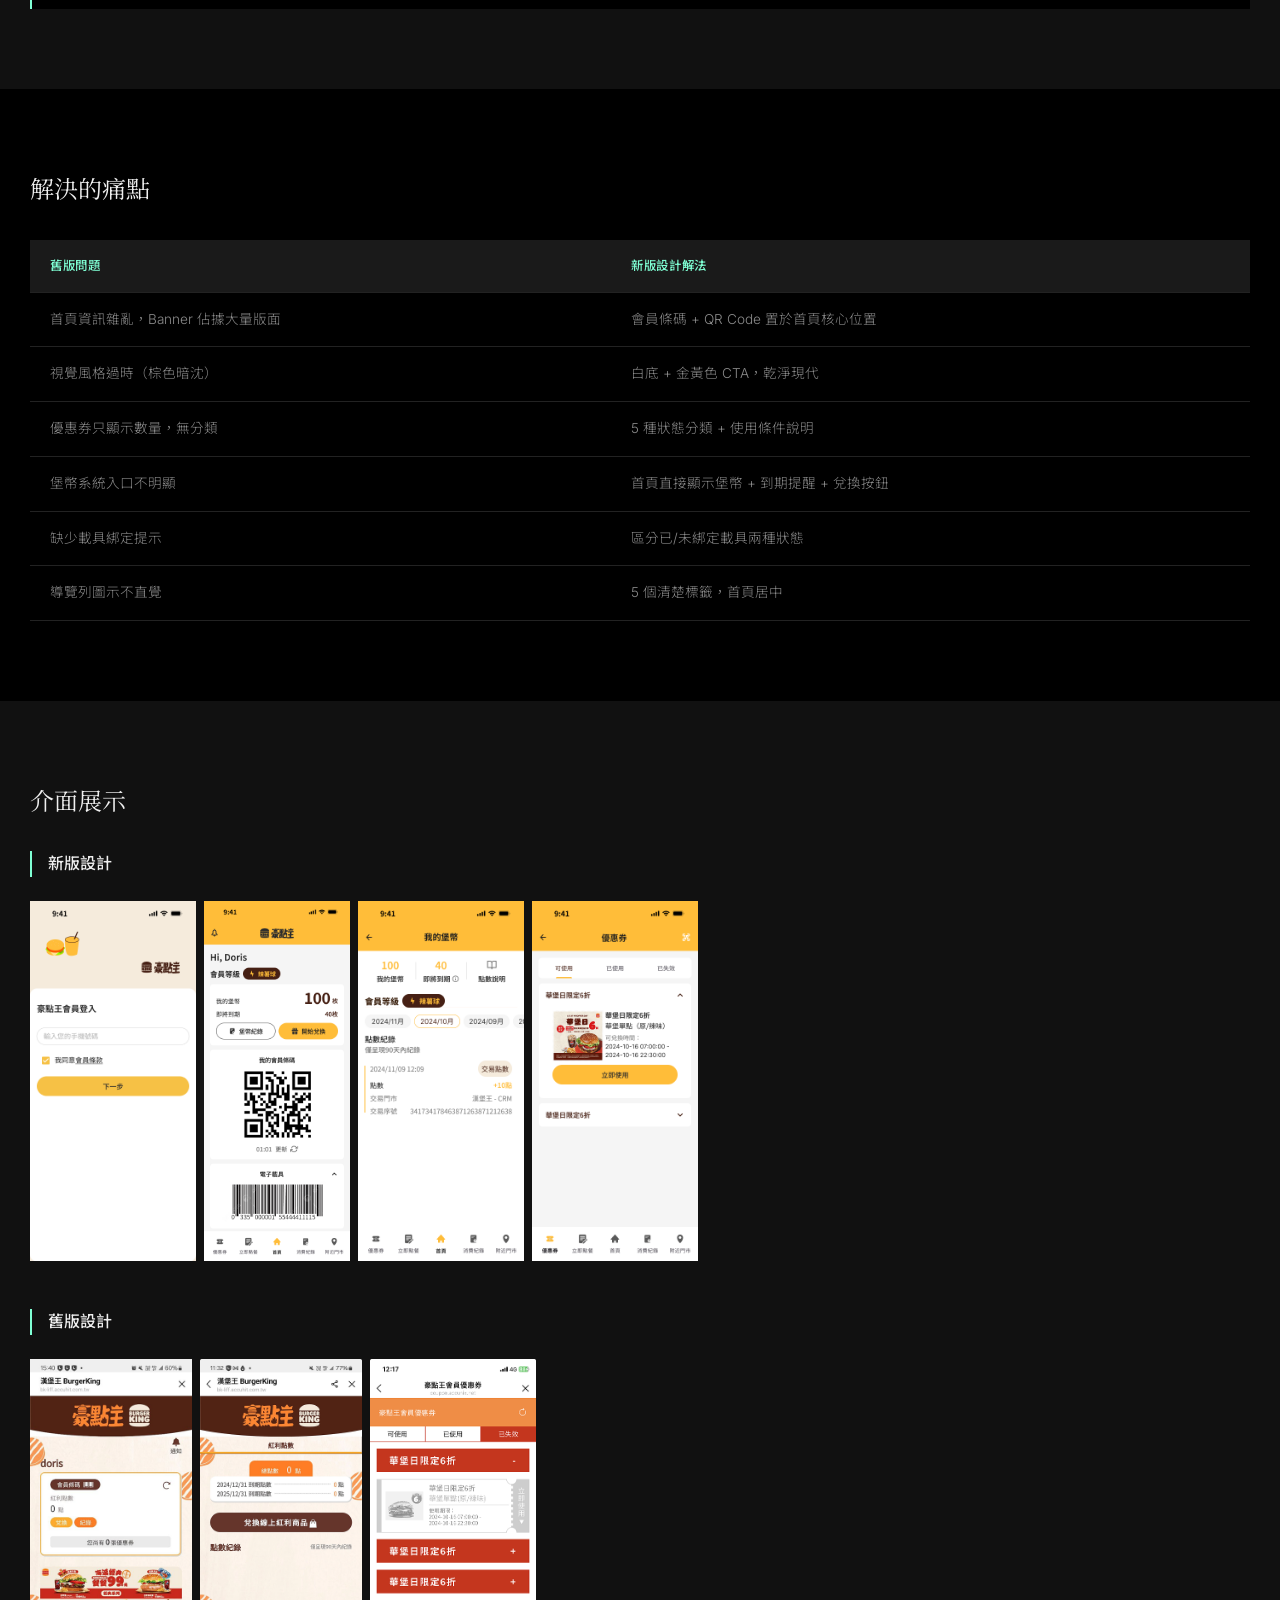
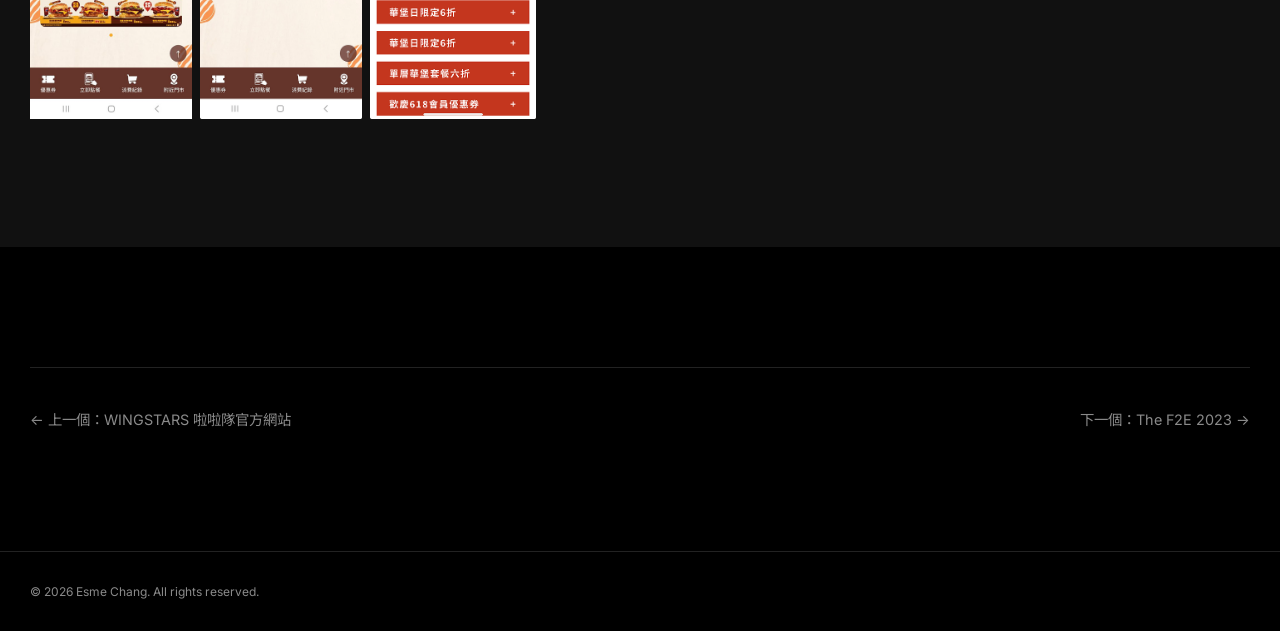
==== commit f76afb6f: "Update portfolio site: redesign styles, add AI workflow & research pages - Redesign styles and fonts" ====
--- a/project-burger-king.html
+++ b/project-burger-king.html
@@ -7,7 +7,7 @@
   <link rel="icon" type="image/svg+xml" href="assets/favicon.svg">
   <link rel="preconnect" href="https://fonts.googleapis.com">
   <link rel="preconnect" href="https://fonts.gstatic.com" crossorigin>
-  <link href="https://fonts.googleapis.com/css2?family=Cormorant+Garamond:ital,wght@0,300;0,400;0,500;0,600;0,700;1,300;1,400;1,500;1,600;1,700&family=Noto+Sans+TC:wght@300;400;500;600;700&display=swap" rel="stylesheet">
+  <link href="https://fonts.googleapis.com/css2?family=Inter:wght@300;400;500;600&family=Noto+Sans+TC:wght@300;400;500;600&family=Playfair+Display:wght@300;400;500;600;700&family=Noto+Serif+TC:wght@300;400;500;600;700&display=swap" rel="stylesheet">
   <link rel="stylesheet" href="styles.css">
 </head>
 <body>
@@ -29,8 +29,8 @@
   <section class="project-hero">
     <div class="container">
       <a href="index.html#projects" class="back-link">&larr; 返回作品列表</a>
+      <h1>豪點王 Redesign</h1>
       <span class="project-hero-tag">LINE LIFF 改版</span>
-      <h1>豪點王 Redesign</h1>
       <p class="project-hero-desc">把一個「打開就想關掉」的速食 LINE LIFF 網站，改成用戶真正會用的會員工具 — 以 Before / After 對照，讓每一處改善都有跡可循。</p>
       <div class="project-hero-meta">
         <span><strong>角色：</strong>UIUX 設計師</span>
@@ -94,49 +94,27 @@
     </div>
   </section>
 
-  <!-- 使用者流程 -->
+  <!-- 介面展示 -->
   <section class="project-section">
     <div class="container">
-      <h2 class="reveal">使用者流程</h2>
+      <h2 class="reveal">介面展示</h2>
 
-      <div class="flow-block reveal">
-        <h3>首頁核心流程</h3>
-        <div class="flow-steps">
-          開啟網站 <span class="flow-arrow">&rarr;</span>
-          Hi, 用戶名 + 會員等級 <span class="flow-arrow">&rarr;</span>
-          堡幣餘額 + 即將到期 <span class="flow-arrow">&rarr;</span>
-          堡幣紀錄 / 開始兌換 <span class="flow-arrow">&rarr;</span>
-          會員 QR Code + 載具條碼
-        </div>
-        <div class="flow-images flow-images--mobile">
-          <img src="assets/images/projects/burger-king/old-home.png" alt="舊版首頁" loading="lazy">
-          <img src="assets/images/projects/burger-king/new-home.png" alt="新版首頁 — 會員資訊優先" loading="lazy">
-          <img src="assets/images/projects/burger-king/new-points.png" alt="堡幣點數系統" loading="lazy">
+      <div class="gallery-group reveal">
+        <h3>新版設計</h3>
+        <div class="gallery gallery--mobile">
+          <img src="assets/images/projects/burger-king/new-login.png" alt="新版登入" loading="lazy">
+          <img src="assets/images/projects/burger-king/new-home.png" alt="新版首頁" loading="lazy">
+          <img src="assets/images/projects/burger-king/new-points.png" alt="新版堡幣點數" loading="lazy">
+          <img src="assets/images/projects/burger-king/new-coupon.png" alt="新版優惠券" loading="lazy">
         </div>
       </div>
 
-      <div class="flow-block reveal">
-        <h3>優惠券管理流程</h3>
-        <div class="flow-steps">
-          底部「優惠券」<span class="flow-arrow">&rarr;</span>
-          瀏覽可用列表 <span class="flow-arrow">&rarr;</span>
-          查看條件與到期日 <span class="flow-arrow">&rarr;</span>
-          出示給店員
-        </div>
-        <div class="flow-images flow-images--mobile">
-          <img src="assets/images/projects/burger-king/new-coupon.png" alt="優惠券管理介面" loading="lazy">
-        </div>
-      </div>
-    </div>
-  </section>
-
-  <!-- 介面圖 -->
-  <section class="project-section">
-    <div class="container">
       <div class="gallery-group reveal">
-        <h3>登入流程</h3>
+        <h3>舊版設計</h3>
         <div class="gallery gallery--mobile">
-          <img src="assets/images/projects/burger-king/new-login.png" alt="新版登入頁面" loading="lazy">
+          <img src="assets/images/projects/burger-king/old-home.png" alt="舊版首頁" loading="lazy">
+          <img src="assets/images/projects/burger-king/old-points.png" alt="舊版紅利點數" loading="lazy">
+          <img src="assets/images/projects/burger-king/old-coupon.png" alt="舊版優惠券" loading="lazy">
         </div>
       </div>
     </div>
--- a/styles.css
+++ b/styles.css
@@ -1,54 +1,3 @@
-/* ===== Custom Cursor ===== */
-.cursor-dot {
-  position: fixed;
-  top: 0;
-  left: 0;
-  width: 8px;
-  height: 8px;
-  background: var(--color-primary);
-  border-radius: 50%;
-  pointer-events: none;
-  z-index: 99999;
-  transform: translate(-50%, -50%);
-  transition: width 0.2s, height 0.2s, background 0.2s;
-}
-
-.cursor-ring {
-  position: fixed;
-  top: 0;
-  left: 0;
-  width: 36px;
-  height: 36px;
-  border: 1.5px solid var(--color-primary);
-  border-radius: 50%;
-  pointer-events: none;
-  z-index: 99998;
-  transform: translate(-50%, -50%);
-  transition: width 0.25s, height 0.25s, border-color 0.25s, opacity 0.25s;
-  opacity: 0.5;
-}
-
-.cursor-dot.hover {
-  width: 12px;
-  height: 12px;
-  background: var(--color-primary-dark);
-}
-
-.cursor-ring.hover {
-  width: 52px;
-  height: 52px;
-  opacity: 0.3;
-}
-
-.cursor-dot.hidden,
-.cursor-ring.hidden {
-  opacity: 0;
-}
-
-@media (pointer: coarse) {
-  .cursor-dot, .cursor-ring { display: none; }
-}
-
 /* ===== Reset & Base ===== */
 *, *::before, *::after {
   margin: 0;
@@ -57,20 +6,25 @@
 }
 
 :root {
-  --color-primary: #1B3A5C;
-  --color-primary-light: #E8EDF4;
-  --color-primary-dark: #122843;
-  --color-text: #1A1A1A;
-  --color-text-light: #666;
-  --color-bg: #FAFBFC;
-  --color-white: #FFFFFF;
-  --color-border: #E8E8E8;
-  --color-card-shadow: rgba(0, 0, 0, 0.06);
-  --font-sans: 'Noto Sans TC', -apple-system, BlinkMacSystemFont, 'Segoe UI', sans-serif;
-  --font-en: 'Cormorant Garamond', 'Georgia', serif;
-  --max-width: 1200px;
-  --nav-height: 72px;
-  --transition: 0.3s cubic-bezier(0.4, 0, 0.2, 1);
+  --color-bg: #000000;
+  --color-bg-secondary: #111111;
+  --color-bg-elevated: #1a1a1a;
+  --color-text: #efefef;
+  --color-text-secondary: #8a8a8a;
+  --color-accent: #7fffd4;
+  --color-accent-dim: rgba(127, 255, 212, 0.15);
+  --color-border: #222222;
+  --color-border-light: #333333;
+  --font-sans: 'Inter', 'Noto Sans TC', -apple-system, BlinkMacSystemFont, 'Segoe UI', sans-serif;
+  --font-en: 'Inter', -apple-system, BlinkMacSystemFont, sans-serif;
+  --font-serif: 'Playfair Display', 'Noto Serif TC', Georgia, 'Times New Roman', serif;
+  --nav-height: 56px;
+  --transition: 0.4s cubic-bezier(0.4, 0, 0.2, 1);
+  --gap-xs: 8px;
+  --gap-sm: 16px;
+  --gap-md: 30px;
+  --gap-lg: 60px;
+  --gap-xl: 120px;
 }
 
 html {
@@ -82,8 +36,9 @@
   font-family: var(--font-sans);
   color: var(--color-text);
   background-color: var(--color-bg);
-  line-height: 1.7;
+  line-height: 1.6;
   -webkit-font-smoothing: antialiased;
+  -moz-osx-font-smoothing: grayscale;
 }
 
 img {
@@ -94,13 +49,17 @@
 
 a {
   text-decoration: none;
-  color: inherit;
+  color: var(--color-text);
+  transition: color 0.5s ease;
+}
+
+a:hover {
+  color: var(--color-accent);
 }
 
 .container {
-  max-width: var(--max-width);
-  margin: 0 auto;
-  padding: 0 24px;
+  width: 100%;
+  padding: 0 var(--gap-md);
 }
 
 /* ===== Loading Screen ===== */
@@ -108,7 +67,7 @@
   position: fixed;
   inset: 0;
   z-index: 9999;
-  background: var(--color-white);
+  background: var(--color-bg);
   display: flex;
   align-items: center;
   justify-content: center;
@@ -136,7 +95,7 @@
 }
 
 .loading-image img {
-  width: 180px;
+  width: 120px;
   height: auto;
   opacity: 0;
   animation: loadingFadeIn 0.8s ease forwards;
@@ -148,26 +107,25 @@
 }
 
 .loading-name {
-  font-family: var(--font-sans);
-  font-size: 2rem;
-  font-weight: 300;
-  letter-spacing: 0.3em;
-  color: var(--color-primary);
+  font-family: var(--font-serif);
+  font-size: 1.2rem;
+  font-weight: 300;
+  letter-spacing: 0.4em;
+  color: var(--color-text);
   margin-bottom: 24px;
 }
 
 .loading-bar {
-  width: 200px;
-  height: 2px;
-  background: var(--color-border);
-  border-radius: 2px;
+  width: 160px;
+  height: 1px;
+  background: var(--color-border-light);
   overflow: hidden;
 }
 
 .loading-bar-inner {
   width: 0%;
   height: 100%;
-  background: var(--color-primary);
+  background: var(--color-accent);
   transition: width 1.2s ease;
 }
 
@@ -182,21 +140,18 @@
   left: 0;
   right: 0;
   z-index: 1000;
-  background: rgba(250, 251, 252, 0.9);
+  background: transparent;
+  transition: background var(--transition);
+}
+
+.nav.scrolled {
+  background: rgba(0, 0, 0, 0.85);
   backdrop-filter: blur(12px);
   -webkit-backdrop-filter: blur(12px);
-  border-bottom: 1px solid transparent;
-  transition: border-color var(--transition);
-}
-
-.nav.scrolled {
-  border-bottom-color: var(--color-border);
 }
 
 .nav-inner {
-  max-width: var(--max-width);
-  margin: 0 auto;
-  padding: 0 24px;
+  padding: 0 var(--gap-md);
   height: var(--nav-height);
   display: flex;
   align-items: center;
@@ -204,29 +159,29 @@
 }
 
 .nav-logo {
-  font-family: var(--font-en);
-  font-size: 1.5rem;
-  font-weight: 600;
-  color: var(--color-primary);
-  letter-spacing: -0.02em;
+  font-family: var(--font-serif);
+  font-size: 1.1rem;
+  font-weight: 500;
+  color: var(--color-text) !important;
+  letter-spacing: 0.05em;
 }
 
 .nav-links {
   display: flex;
   list-style: none;
-  gap: 40px;
+  gap: 36px;
 }
 
 .nav-links a {
-  font-size: 0.9rem;
-  font-weight: 500;
-  color: var(--color-text-light);
-  transition: color var(--transition);
+  font-size: 0.85rem;
+  font-weight: 400;
+  color: var(--color-text-secondary);
+  transition: color 0.5s ease;
   letter-spacing: 0.02em;
 }
 
 .nav-links a:hover {
-  color: var(--color-primary);
+  color: var(--color-accent);
 }
 
 /* Hamburger */
@@ -244,7 +199,7 @@
 .nav-toggle span {
   display: block;
   width: 100%;
-  height: 2px;
+  height: 1px;
   background: var(--color-text);
   position: absolute;
   left: 0;
@@ -264,16 +219,16 @@
   min-height: 100vh;
   display: flex;
   align-items: center;
-  padding-top: var(--nav-height);
-  background: linear-gradient(160deg, var(--color-white) 0%, var(--color-primary-light) 100%);
+  padding: 160px var(--gap-md) var(--gap-lg);
+  background: var(--color-bg);
 }
 
 .hero-content {
-  padding: 80px 24px;
   display: flex;
   align-items: center;
   justify-content: space-between;
-  gap: 48px;
+  gap: var(--gap-lg);
+  width: 100%;
 }
 
 .hero-text {
@@ -282,15 +237,33 @@
 }
 
 .hero-image {
-  flex: 0 0 380px;
-  max-width: 380px;
+  flex: 0 0 320px;
+  max-width: 320px;
+  position: relative;
+}
+
+.hero-image::before {
+  content: '';
+  position: absolute;
+  inset: -8%;
+  background: radial-gradient(ellipse at 50% 50%, rgba(100, 100, 100, 0.08), transparent 70%);
+  border-radius: 50%;
+  animation: heroPulse 4s ease-in-out infinite;
+  pointer-events: none;
 }
 
 .hero-image img {
   width: 100%;
   height: auto;
-  /* subtle float animation */
-  animation: heroFloat 4s ease-in-out infinite;
+  opacity: 0.9;
+  animation: heroFloat 6s ease-in-out infinite;
+  will-change: transform;
+  transition: transform 0.4s ease, filter 0.4s ease;
+}
+
+.hero-image:hover img {
+  transform: translateY(-6px) scale(1.03);
+  filter: brightness(1.05);
 }
 
 @keyframes heroFloat {
@@ -298,42 +271,50 @@
   50% { transform: translateY(-12px); }
 }
 
+@keyframes heroPulse {
+  0%, 100% { opacity: 0.6; transform: scale(1); }
+  50% { opacity: 1; transform: scale(1.05); }
+}
+
 .hero-greeting {
-  font-size: 1.1rem;
-  color: var(--color-primary);
-  font-weight: 500;
-  margin-bottom: 8px;
+  font-size: 1rem;
+  color: var(--color-accent);
+  font-weight: 400;
+  margin-bottom: 12px;
+  letter-spacing: 0.1em;
 }
 
 .hero-name {
-  font-family: var(--font-en);
-  font-size: clamp(3rem, 8vw, 5.5rem);
-  font-weight: 700;
-  line-height: 1.1;
+  font-family: var(--font-serif);
+  font-size: clamp(3.5rem, 8vw, 6rem);
+  font-weight: 300;
+  line-height: 1.05;
   letter-spacing: -0.03em;
-  margin-bottom: 16px;
-  color: var(--color-primary);
+  margin-bottom: 20px;
+  color: var(--color-text);
 }
 
 .hero-title {
-  font-size: 1.3rem;
-  color: var(--color-text-light);
-  margin-bottom: 24px;
-  font-weight: 400;
+  font-size: 1.2rem;
+  color: var(--color-text-secondary);
+  margin-bottom: 28px;
+  font-weight: 300;
+  letter-spacing: 0.02em;
 }
 
 .hero-desc {
-  font-size: 1.05rem;
-  color: var(--color-text-light);
-  max-width: 560px;
+  font-size: 1rem;
+  color: var(--color-text-secondary);
+  max-width: 520px;
   line-height: 1.8;
-  margin-bottom: 32px;
+  margin-bottom: 40px;
+  font-weight: 300;
 }
 
 .hero-cta {
   display: flex;
-  gap: 16px;
-  margin-bottom: 32px;
+  gap: var(--gap-sm);
+  margin-bottom: 40px;
   flex-wrap: wrap;
 }
 
@@ -346,12 +327,13 @@
 .tag {
   display: inline-block;
   padding: 6px 16px;
-  background: var(--color-white);
-  border: 1px solid var(--color-border);
-  border-radius: 100px;
-  font-size: 0.8rem;
-  color: var(--color-text-light);
-  font-weight: 500;
+  background: transparent;
+  border: 1px solid var(--color-border-light);
+  border-radius: 0;
+  font-size: 0.75rem;
+  color: var(--color-text-secondary);
+  font-weight: 400;
+  letter-spacing: 0.05em;
 }
 
 /* Stagger animation for hero */
@@ -366,6 +348,9 @@
 body.loaded .hero .stagger-3 { animation: fadeUp 0.6s ease forwards 0.3s; }
 body.loaded .hero .stagger-4 { animation: fadeUp 0.6s ease forwards 0.4s; }
 body.loaded .hero .stagger-5 { animation: fadeUp 0.6s ease forwards 0.5s; }
+body.loaded .hero-image img {
+  animation: fadeUp 0.6s ease forwards 0.5s, heroFloat 6s ease-in-out 1.1s infinite;
+}
 
 @keyframes fadeUp {
   to {
@@ -377,64 +362,77 @@
 /* ===== Buttons ===== */
 .btn {
   display: inline-block;
-  padding: 10px 48px;
-  border-radius: 8px;
-  font-size: 0.95rem;
-  font-weight: 600;
-  transition: all var(--transition);
+  padding: 12px 40px;
+  border-radius: 0;
+  font-size: 0.85rem;
+  font-weight: 500;
+  transition: all 0.5s ease;
   cursor: pointer;
-  border: 2px solid transparent;
+  border: 1px solid var(--color-border-light);
+  letter-spacing: 0.05em;
 }
 
 .btn-primary {
-  background: var(--color-primary);
-  color: var(--color-white);
-  border-color: var(--color-primary);
+  background: var(--color-text);
+  color: var(--color-bg);
+  border-color: var(--color-text);
 }
 
 .btn-primary:hover {
-  background: var(--color-primary-dark);
-  border-color: var(--color-primary-dark);
-  transform: translateY(-2px);
-  box-shadow: 0 8px 24px rgba(27, 58, 92, 0.25);
+  background: var(--color-accent);
+  border-color: var(--color-accent);
+  color: var(--color-bg);
 }
 
 .btn-outline {
-  background: var(--color-white);
-  color: var(--color-primary);
-  border: none;
+  background: transparent;
+  color: var(--color-text);
+  border: 1px solid var(--color-border-light);
 }
 
 .btn-outline:hover {
-  background: var(--color-primary);
-  color: var(--color-white);
-  transform: translateY(-2px);
+  border-color: var(--color-accent);
+  color: var(--color-accent);
+}
+
+.btn-sm {
+  padding: 8px 20px;
+  font-size: 0.78rem;
+  margin-top: 14px;
+  display: inline-block;
+}
+
+.skill-item--ai {
+  border-color: var(--color-accent) !important;
+  background: var(--color-accent-dim);
 }
 
 /* ===== Sections ===== */
 .section {
-  padding: 120px 0;
+  padding: var(--gap-xl) 0;
 }
 
 .section-title {
-  font-family: var(--font-en);
-  font-size: 2.2rem;
-  font-weight: 700;
+  font-family: var(--font-serif);
+  font-size: clamp(2rem, 4vw, 3rem);
+  font-weight: 300;
   margin-bottom: 16px;
   letter-spacing: -0.02em;
+  color: var(--color-text);
 }
 
 .section-subtitle {
-  font-size: 1.05rem;
-  color: var(--color-text-light);
+  font-size: 1rem;
+  color: var(--color-text-secondary);
   margin-bottom: 48px;
+  font-weight: 300;
 }
 
 /* ===== About ===== */
 .about-grid {
   display: grid;
-  grid-template-columns: 280px 1fr;
-  gap: 60px;
+  grid-template-columns: 240px 1fr;
+  gap: var(--gap-lg);
   align-items: start;
   margin-top: 48px;
 }
@@ -443,84 +441,237 @@
   width: 100%;
   aspect-ratio: 1;
   object-fit: cover;
-  border-radius: 16px;
-  box-shadow: 0 12px 40px var(--color-card-shadow);
+  border-radius: 0;
+  filter: grayscale(20%);
 }
 
 .about-text p {
-  font-size: 1.05rem;
-  color: var(--color-text-light);
+  font-size: 1rem;
+  color: var(--color-text-secondary);
   margin-bottom: 16px;
   line-height: 1.8;
+  font-weight: 300;
 }
 
 .skills {
   display: grid;
   grid-template-columns: repeat(4, 1fr);
-  gap: 24px;
-  margin-top: 40px;
+  gap: 1px;
+  margin-top: 48px;
+  background: var(--color-border);
 }
 
 .skill-item {
+  padding: 28px 24px;
+  background: var(--color-bg);
+  border: none;
+  border-radius: 0;
+  transition: background 0.5s ease;
+  display: flex;
+  flex-direction: column;
+}
+
+.skill-item:hover {
+  background: var(--color-bg-elevated);
+}
+
+.skill-icon {
+  font-size: 1.5rem;
+  margin-bottom: 16px;
+}
+
+.skill-item h3 {
+  font-size: 0.9rem;
+  font-weight: 500;
+  margin-bottom: 8px;
+  color: var(--color-text);
+}
+
+.skill-item p {
+  font-size: 0.8rem;
+  color: var(--color-text-secondary);
+  margin-bottom: 0;
+  line-height: 1.5;
+  font-weight: 300;
+  flex: 1;
+}
+
+.skill-item .btn-sm {
+  align-self: flex-start;
+}
+
+.skill-item--clickable {
+  cursor: pointer;
+}
+
+/* ===== Skill Modal ===== */
+.skill-modal-overlay {
+  position: fixed;
+  inset: 0;
+  z-index: 10000;
+  background: rgba(0, 0, 0, 0.85);
+  backdrop-filter: blur(8px);
+  -webkit-backdrop-filter: blur(8px);
+  display: flex;
+  align-items: center;
+  justify-content: center;
+  opacity: 0;
+  visibility: hidden;
+  transition: opacity 0.4s ease, visibility 0.4s ease;
+  padding: 40px 20px;
+  overflow-y: auto;
+}
+
+.skill-modal-overlay.active {
+  opacity: 1;
+  visibility: visible;
+}
+
+.skill-modal {
+  background: var(--color-bg-secondary);
+  border: 1px solid var(--color-border);
+  max-width: 720px;
+  width: 100%;
+  padding: 48px 40px;
+  position: relative;
+  transform: translateY(20px);
+  transition: transform 0.4s cubic-bezier(0.4, 0, 0.2, 1);
+}
+
+.skill-modal-overlay.active .skill-modal {
+  transform: translateY(0);
+}
+
+.skill-modal-close {
+  position: absolute;
+  top: 16px;
+  right: 20px;
+  background: none;
+  border: none;
+  color: var(--color-text-secondary);
+  font-size: 1.5rem;
+  cursor: pointer;
+  transition: color 0.3s ease;
+  line-height: 1;
+}
+
+.skill-modal-close:hover {
+  color: var(--color-accent);
+}
+
+.skill-modal-header {
+  display: flex;
+  align-items: center;
+  gap: 12px;
+  margin-bottom: 16px;
+}
+
+.skill-modal-icon {
+  font-size: 1.8rem;
+}
+
+.skill-modal-header h2 {
+  font-family: var(--font-serif);
+  font-size: 1.5rem;
+  font-weight: 400;
+  color: var(--color-text);
+}
+
+.skill-modal-desc {
+  font-size: 0.9rem;
+  color: var(--color-text-secondary);
+  line-height: 1.8;
+  font-weight: 300;
+  margin-bottom: 32px;
+}
+
+.skill-modal-grid {
+  display: grid;
+  grid-template-columns: repeat(2, 1fr);
+  gap: 1px;
+  background: var(--color-border);
+}
+
+.skill-modal-card {
   padding: 24px;
-  background: var(--color-white);
-  border-radius: 12px;
-  border: none;
-  transition: all var(--transition);
-}
-
-.skill-item:hover {
-  transform: translateY(-4px);
-  box-shadow: 0 12px 32px var(--color-card-shadow);
-}
-
-.skill-icon {
-  font-size: 1.8rem;
+  background: var(--color-bg);
+  transition: background 0.3s ease;
+}
+
+.skill-modal-card:hover {
+  background: var(--color-bg-elevated);
+}
+
+a.skill-modal-card {
+  display: block;
+  color: inherit;
+  text-decoration: none;
+}
+
+a.skill-modal-card:hover {
+  color: inherit;
+}
+
+.skill-modal-card-icon {
+  font-size: 1.4rem;
   margin-bottom: 12px;
 }
 
-.skill-item h3 {
-  font-size: 1rem;
-  font-weight: 600;
+.skill-modal-card h3 {
+  font-size: 0.9rem;
+  font-weight: 500;
+  color: var(--color-text);
   margin-bottom: 8px;
 }
 
-.skill-item p {
-  font-size: 0.85rem;
-  color: var(--color-text-light);
-  margin-bottom: 0;
+.skill-modal-card p {
+  font-size: 0.8rem;
+  color: var(--color-text-secondary);
+  line-height: 1.6;
+  font-weight: 300;
+  margin-bottom: 12px;
+}
+
+.skill-modal-tags {
+  display: flex;
+  flex-wrap: wrap;
+  gap: 6px;
+}
+
+.skill-modal-tags .tag {
+  padding: 3px 10px;
+  font-size: 0.68rem;
 }
 
 /* ===== Projects ===== */
 .projects {
-  background: var(--color-white);
+  background: var(--color-bg);
 }
 
 .projects-grid {
   display: grid;
   grid-template-columns: repeat(2, 1fr);
-  gap: 32px;
+  gap: var(--gap-md);
   margin-top: 48px;
 }
 
 .project-card {
-  background: var(--color-bg);
-  border-radius: 16px;
+  background: var(--color-bg-secondary);
+  border-radius: 0;
   overflow: hidden;
-  transition: all var(--transition);
+  transition: opacity 0.5s ease;
   border: 1px solid var(--color-border);
   display: block;
 }
 
 .project-card:hover {
-  transform: translateY(-8px);
-  box-shadow: 0 20px 60px rgba(0, 0, 0, 0.1);
+  opacity: 0.8;
 }
 
 .project-card-img {
   overflow: hidden;
   aspect-ratio: 16 / 10;
-  background: var(--color-primary-light);
+  background: var(--color-bg-elevated);
 }
 
 .project-card-img img {
@@ -531,7 +682,7 @@
 }
 
 .project-card:hover .project-card-img img {
-  transform: scale(1.05);
+  transform: scale(1.03);
 }
 
 .project-card-info {
@@ -541,129 +692,96 @@
 .project-card-tag {
   display: inline-block;
   padding: 4px 12px;
-  background: var(--color-primary-light);
-  color: var(--color-primary);
-  border-radius: 100px;
-  font-size: 0.75rem;
-  font-weight: 600;
+  background: transparent;
+  color: var(--color-accent);
+  border: 1px solid var(--color-accent);
+  border-radius: 0;
+  font-size: 0.7rem;
+  font-weight: 400;
   margin-bottom: 12px;
+  letter-spacing: 0.05em;
 }
 
 .project-card-info h3 {
-  font-family: var(--font-en);
-  font-size: 1.25rem;
-  font-weight: 700;
+  font-family: var(--font-serif);
+  font-size: 1.2rem;
+  font-weight: 400;
   margin-bottom: 8px;
   line-height: 1.4;
+  color: var(--color-text);
 }
 
 .project-card-info p {
-  font-size: 0.9rem;
-  color: var(--color-text-light);
+  font-size: 0.85rem;
+  color: var(--color-text-secondary);
   margin-bottom: 12px;
+  font-weight: 300;
 }
 
 .project-card-meta {
   display: flex;
   justify-content: space-between;
-  font-size: 0.8rem;
-  color: var(--color-text-light);
-  opacity: 0.7;
-}
-
-/* ===== Research ===== */
-.research-grid {
-  display: grid;
-  grid-template-columns: repeat(4, 1fr);
-  gap: 24px;
-}
-
-.research-card {
-  padding: 32px 24px;
-  background: var(--color-white);
-  border-radius: 12px;
-  border: 1px solid var(--color-border);
-  transition: all var(--transition);
-  text-align: center;
-}
-
-.research-card:hover {
-  transform: translateY(-4px);
-  box-shadow: 0 12px 32px var(--color-card-shadow);
-}
-
-.research-icon {
-  font-size: 2rem;
-  margin-bottom: 16px;
-}
-
-.research-card h3 {
-  font-size: 1rem;
-  font-weight: 600;
-  margin-bottom: 8px;
-}
-
-.research-card p {
-  font-size: 0.85rem;
-  color: var(--color-text-light);
-  line-height: 1.6;
-}
+  font-size: 0.75rem;
+  color: var(--color-text-secondary);
+  opacity: 0.6;
+}
+
 
 /* ===== Contact ===== */
 .contact {
-  background: var(--color-white);
-  text-align: center;
+  background: var(--color-bg);
+  text-align: left;
 }
 
 .contact-text {
+  font-size: 1.1rem;
+  color: var(--color-text-secondary);
+  margin-bottom: 40px;
+  font-weight: 300;
+}
+
+.contact-links {
+  display: flex;
+  gap: 16px;
+  flex-wrap: wrap;
+}
+
+.contact-link {
+  display: flex;
+  align-items: center;
+  gap: 12px;
+  padding: 16px 28px;
+  background: transparent;
+  border: 1px solid var(--color-border-light);
+  border-radius: 0;
+  transition: all 0.5s ease;
+  font-size: 0.9rem;
+  font-weight: 300;
+}
+
+.contact-link:hover {
+  border-color: var(--color-accent);
+  color: var(--color-accent);
+}
+
+.contact-link-icon {
   font-size: 1.2rem;
-  color: var(--color-text-light);
-  margin-bottom: 40px;
-}
-
-.contact-links {
-  display: flex;
-  justify-content: center;
-  gap: 24px;
-  flex-wrap: wrap;
-}
-
-.contact-link {
-  display: flex;
-  align-items: center;
-  gap: 12px;
-  padding: 16px 32px;
-  background: var(--color-bg);
-  border-radius: 12px;
-  border: 1px solid var(--color-border);
-  transition: all var(--transition);
-  font-size: 1rem;
-}
-
-.contact-link:hover {
-  border-color: var(--color-primary);
-  color: var(--color-primary);
-  transform: translateY(-2px);
-}
-
-.contact-link-icon {
-  font-size: 1.3rem;
 }
 
 /* ===== Footer ===== */
 .footer {
-  padding: 40px 0;
-  text-align: center;
-  font-size: 0.85rem;
-  color: var(--color-text-light);
+  padding: var(--gap-md) 0;
+  text-align: left;
+  font-size: 0.75rem;
+  color: var(--color-text-secondary);
   border-top: 1px solid var(--color-border);
 }
 
 /* ===== Scroll Reveal ===== */
 .reveal {
   opacity: 0;
-  transform: translateY(30px);
-  transition: opacity 0.7s ease, transform 0.7s ease;
+  transform: translateY(20px);
+  transition: opacity 0.5s ease, transform 0.5s ease;
 }
 
 .reveal.visible {
@@ -674,35 +792,37 @@
 /* ===== Responsive ===== */
 @media (max-width: 1024px) {
   .about-grid {
-    grid-template-columns: 220px 1fr;
+    grid-template-columns: 200px 1fr;
     gap: 40px;
   }
 
   .skills {
     grid-template-columns: repeat(2, 1fr);
-    gap: 16px;
-  }
-
-  .research-grid {
+  }
+
+  .skill-modal-grid {
     grid-template-columns: repeat(2, 1fr);
   }
 }
 
-@media (max-width: 768px) {
+@media (max-width: 765px) {
+  :root {
+    --gap-md: 16px;
+  }
+
   .nav-toggle { display: block; }
 
   .nav-links {
     position: fixed;
     top: 0;
     right: -100%;
-    width: 280px;
+    width: 100%;
     height: 100vh;
-    background: var(--color-white);
+    background: var(--color-bg);
     flex-direction: column;
-    padding: 100px 40px;
-    gap: 32px;
+    padding: 120px 40px;
+    gap: 24px;
     transition: right var(--transition);
-    box-shadow: -8px 0 32px rgba(0, 0, 0, 0.1);
   }
 
   .nav-links.open {
@@ -710,36 +830,29 @@
   }
 
   .nav-links a {
-    font-size: 1.1rem;
+    font-size: 2rem;
+    font-weight: 300;
+    color: var(--color-text);
+  }
+
+  .hero {
+    padding: 120px var(--gap-md) var(--gap-lg);
   }
 
   .hero-content {
-    padding: 60px 24px;
     flex-direction: column;
-    text-align: center;
+    text-align: left;
   }
 
   .hero-image {
     flex: 0 0 auto;
-    max-width: 260px;
+    max-width: 200px;
     order: -1;
   }
 
-  .hero-desc {
-    margin-left: auto;
-    margin-right: auto;
-  }
-
-  .hero-cta {
-    justify-content: center;
-  }
-
-  .hero-tags {
-    justify-content: center;
-  }
-
   .hero-name {
-    font-size: 2.8rem;
+    font-size: clamp(2.5rem, 10vw, 3.5rem);
+    font-weight: 400;
   }
 
   .section {
@@ -752,7 +865,7 @@
   }
 
   .about-photo {
-    max-width: 200px;
+    max-width: 160px;
   }
 
   .skills {
@@ -763,75 +876,86 @@
     grid-template-columns: 1fr;
   }
 
-  .research-grid {
+  .skill-modal {
+    padding: 32px 20px;
+  }
+
+  .skill-modal-grid {
     grid-template-columns: 1fr;
   }
 }
 
 /* ===== Project Detail Page ===== */
 .project-hero {
-  padding-top: calc(var(--nav-height) + 60px);
-  padding-bottom: 60px;
-  background: linear-gradient(160deg, var(--color-white) 0%, var(--color-primary-light) 100%);
+  padding-top: calc(var(--nav-height) + 80px);
+  padding-bottom: var(--gap-lg);
+  background: var(--color-bg);
 }
 
 .project-hero-tag {
   display: inline-block;
-  padding: 6px 16px;
-  background: var(--color-primary-light);
-  color: var(--color-primary);
-  border-radius: 100px;
+  padding: 4px 14px;
+  background: transparent;
+  color: var(--color-accent);
+  border: 1px solid var(--color-accent);
+  border-radius: 0;
+  font-size: 0.78rem;
+  font-weight: 400;
+  margin-top: 12px;
+  margin-bottom: 20px;
+  letter-spacing: 0.05em;
+}
+
+.project-hero h1 {
+  font-family: var(--font-serif);
+  font-size: clamp(2rem, 5vw, 3.5rem);
+  font-weight: 700;
+  margin-bottom: 16px;
+  letter-spacing: -0.02em;
+  color: var(--color-text);
+}
+
+.project-hero-desc {
+  font-size: 1.05rem;
+  color: var(--color-text-secondary);
+  margin-bottom: 28px;
+  max-width: 640px;
+  font-weight: 300;
+  line-height: 1.8;
+}
+
+.project-hero-meta {
+  display: flex;
+  gap: 32px;
   font-size: 0.85rem;
-  font-weight: 600;
-  margin-top: 12px;
-  margin-bottom: 16px;
-}
-
-.project-hero h1 {
-  font-family: var(--font-en);
-  font-size: clamp(2rem, 5vw, 3rem);
-  font-weight: 700;
-  margin-bottom: 12px;
-  letter-spacing: -0.02em;
-}
-
-.project-hero-desc {
-  font-size: 1.1rem;
-  color: var(--color-text-light);
-  margin-bottom: 24px;
-  max-width: 640px;
-}
-
-.project-hero-meta {
-  display: flex;
-  gap: 32px;
-  font-size: 0.9rem;
-  color: var(--color-text-light);
+  color: var(--color-text-secondary);
+  font-weight: 300;
 }
 
 .project-hero-meta strong {
   color: var(--color-text);
+  font-weight: 500;
 }
 
 .project-hero-disclaimer {
-  margin-top: 20px;
-  font-size: 0.8rem;
-  color: var(--color-text-light);
-  opacity: 0.65;
+  margin-top: 24px;
+  font-size: 0.78rem;
+  color: var(--color-text-secondary);
+  opacity: 0.5;
 }
 
 .back-link {
   display: inline-flex;
   align-items: center;
   gap: 8px;
-  font-size: 0.9rem;
-  color: var(--color-text-light);
-  margin-bottom: 32px;
-  transition: color var(--transition);
+  font-size: 0.85rem;
+  color: var(--color-text-secondary);
+  margin-bottom: 40px;
+  transition: color 0.5s ease;
 }
 
 .back-link:hover {
-  color: var(--color-primary);
+  color: var(--color-accent);
 }
 
 /* Project sections */
@@ -840,13 +964,13 @@
 }
 
 .project-section:nth-child(even) {
-  background: var(--color-white);
+  background: var(--color-bg-secondary);
 }
 
 .project-section h2 {
-  font-family: var(--font-en);
-  font-size: 1.6rem;
-  font-weight: 700;
+  font-family: var(--font-serif);
+  font-size: 1.5rem;
+  font-weight: 400;
   margin-bottom: 32px;
   color: var(--color-text);
 }
@@ -855,7 +979,7 @@
 .styled-table {
   width: 100%;
   border-collapse: collapse;
-  font-size: 0.9rem;
+  font-size: 0.85rem;
 }
 
 .styled-table th,
@@ -867,15 +991,21 @@
 }
 
 .styled-table th {
-  background: var(--color-primary-light);
-  color: var(--color-primary-dark);
-  font-weight: 600;
-  font-size: 0.85rem;
+  background: var(--color-bg-elevated);
+  color: var(--color-accent);
+  font-weight: 500;
+  font-size: 0.78rem;
   white-space: nowrap;
+  letter-spacing: 0.05em;
+}
+
+.styled-table td {
+  color: var(--color-text-secondary);
+  font-weight: 300;
 }
 
 .styled-table tr:hover td {
-  background: var(--color-bg);
+  background: var(--color-bg-elevated);
 }
 
 /* Flow blocks */
@@ -884,10 +1014,10 @@
 }
 
 .flow-block h3 {
-  font-size: 1.1rem;
-  font-weight: 600;
+  font-size: 1rem;
+  font-weight: 500;
   margin-bottom: 12px;
-  color: var(--color-primary-dark);
+  color: var(--color-text);
 }
 
 .flow-steps {
@@ -896,16 +1026,24 @@
   gap: 8px;
   align-items: center;
   padding: 20px;
-  background: var(--color-bg);
-  border-radius: 12px;
+  background: var(--color-bg-secondary);
+  border-radius: 0;
   border: 1px solid var(--color-border);
-  font-size: 0.9rem;
+  font-size: 0.85rem;
   line-height: 2;
+  color: var(--color-text-secondary);
 }
 
 .flow-arrow {
-  color: var(--color-primary);
-  font-weight: 700;
+  color: var(--color-accent);
+  font-weight: 500;
+}
+
+.flow-note {
+  margin-top: 12px;
+  font-size: 0.85rem;
+  color: var(--color-text-secondary);
+  line-height: 1.6;
 }
 
 .flow-block .flow-images {
@@ -917,13 +1055,14 @@
 
 .flow-block .flow-images img {
   width: 100%;
-  border-radius: 10px;
+  border-radius: 0;
   border: 1px solid var(--color-border);
-  transition: transform 0.3s ease;
+  transition: opacity 0.3s ease;
+  cursor: pointer;
 }
 
 .flow-block .flow-images img:hover {
-  transform: scale(1.02);
+  opacity: 0.8;
 }
 
 /* Unified sizing: mobile UI screenshots */
@@ -943,14 +1082,14 @@
 /* Unified sizing: desktop UI screenshots */
 .flow-images--desktop {
   display: flex !important;
-  flex-wrap: wrap;
-  gap: 12px;
-  justify-content: flex-start;
+  flex-direction: column;
+  gap: 24px;
+  align-items: center;
 }
 
 .flow-images--desktop img {
-  width: auto !important;
-  height: 280px;
+  width: 100% !important;
+  height: auto;
   object-fit: contain;
 }
 
@@ -958,48 +1097,51 @@
 .highlights-list {
   list-style: none;
   display: grid;
-  gap: 16px;
+  gap: 1px;
+  background: var(--color-border);
 }
 
 .highlights-list li {
   padding: 20px 24px;
   background: var(--color-bg);
-  border-radius: 12px;
-  border-left: 4px solid var(--color-primary);
-  font-size: 0.95rem;
+  border-radius: 0;
+  border-left: 2px solid var(--color-accent);
+  font-size: 0.9rem;
   line-height: 1.6;
+  color: var(--color-text-secondary);
+  font-weight: 300;
 }
 
 .highlights-list li strong {
-  color: var(--color-primary-dark);
+  color: var(--color-text);
+  font-weight: 500;
 }
 
 /* Image gallery */
 .gallery {
   display: grid;
   grid-template-columns: repeat(auto-fill, minmax(300px, 1fr));
-  gap: 16px;
+  gap: 2px;
   margin-top: 24px;
 }
 
 .gallery img {
   width: 100%;
-  border-radius: 12px;
-  border: 1px solid var(--color-border);
+  border-radius: 0;
+  border: none;
   cursor: pointer;
-  transition: transform var(--transition), box-shadow var(--transition);
+  transition: opacity 0.5s ease;
 }
 
 .gallery img:hover {
-  transform: scale(1.02);
-  box-shadow: 0 8px 32px var(--color-card-shadow);
+  opacity: 0.8;
 }
 
 /* Unified sizing: mobile UI gallery */
 .gallery--mobile {
   display: flex;
   flex-wrap: wrap;
-  gap: 16px;
+  gap: 8px;
   justify-content: flex-start;
 }
 
@@ -1013,7 +1155,7 @@
 .gallery--desktop {
   display: flex;
   flex-wrap: wrap;
-  gap: 16px;
+  gap: 8px;
   justify-content: flex-start;
 }
 
@@ -1028,12 +1170,12 @@
 }
 
 .gallery-group h3 {
-  font-size: 1.15rem;
-  font-weight: 600;
+  font-size: 1rem;
+  font-weight: 500;
   margin-bottom: 16px;
   color: var(--color-text);
   padding-left: 16px;
-  border-left: 3px solid var(--color-primary);
+  border-left: 2px solid var(--color-accent);
 }
 
 /* Project nav */
@@ -1049,14 +1191,14 @@
   display: flex;
   align-items: center;
   gap: 8px;
-  font-size: 0.95rem;
-  color: var(--color-text-light);
-  font-weight: 500;
-  transition: color var(--transition);
+  font-size: 0.9rem;
+  color: var(--color-text-secondary);
+  font-weight: 400;
+  transition: color 0.5s ease;
 }
 
 .project-nav a:hover {
-  color: var(--color-primary);
+  color: var(--color-accent);
 }
 
 /* Lightbox */
@@ -1064,7 +1206,7 @@
   position: fixed;
   inset: 0;
   z-index: 9999;
-  background: rgba(0, 0, 0, 0.9);
+  background: rgba(0, 0, 0, 0.95);
   display: none;
   align-items: center;
   justify-content: center;
@@ -1078,7 +1220,7 @@
 .lightbox img {
   max-width: 90vw;
   max-height: 90vh;
-  border-radius: 8px;
+  border-radius: 0;
 }
 
 /* ===== Animated Flow Showcase ===== */
@@ -1087,12 +1229,12 @@
 }
 
 .flow-showcase h3 {
-  font-size: 1.15rem;
-  font-weight: 600;
+  font-size: 1rem;
+  font-weight: 500;
   margin-bottom: 20px;
   color: var(--color-text);
   padding-left: 16px;
-  border-left: 3px solid var(--color-primary);
+  border-left: 2px solid var(--color-accent);
 }
 
 /* Step indicators */
@@ -1117,7 +1259,7 @@
   min-width: 120px;
   flex: 1;
   position: relative;
-  opacity: 0.35;
+  opacity: 0.3;
   transform: scale(0.92);
   transition: all 0.5s cubic-bezier(0.4, 0, 0.2, 1);
   cursor: pointer;
@@ -1129,58 +1271,57 @@
 }
 
 .flow-step.done {
-  opacity: 0.7;
+  opacity: 0.6;
   transform: scale(0.96);
 }
 
 .flow-step-dot {
-  width: 40px;
-  height: 40px;
-  border-radius: 50%;
-  background: var(--color-bg);
-  border: 2px solid var(--color-border);
+  width: 36px;
+  height: 36px;
+  border-radius: 0;
+  background: var(--color-bg-secondary);
+  border: 1px solid var(--color-border-light);
   display: flex;
   align-items: center;
   justify-content: center;
-  font-size: 0.85rem;
-  font-weight: 700;
-  color: var(--color-text-light);
+  font-size: 0.78rem;
+  font-weight: 500;
+  color: var(--color-text-secondary);
   transition: all 0.5s cubic-bezier(0.4, 0, 0.2, 1);
   position: relative;
   z-index: 2;
 }
 
 .flow-step.active .flow-step-dot {
-  background: var(--color-primary);
-  border-color: var(--color-primary);
-  color: var(--color-white);
-  box-shadow: 0 0 0 6px rgba(27, 58, 92, 0.15), 0 4px 12px rgba(27, 58, 92, 0.3);
+  background: var(--color-accent);
+  border-color: var(--color-accent);
+  color: var(--color-bg);
 }
 
 .flow-step.done .flow-step-dot {
-  background: var(--color-primary-light);
-  border-color: var(--color-primary);
-  color: var(--color-primary);
+  background: var(--color-bg-elevated);
+  border-color: var(--color-accent);
+  color: var(--color-accent);
 }
 
 .flow-step-label {
   margin-top: 12px;
-  font-size: 0.8rem;
-  font-weight: 600;
-  color: var(--color-text-light);
+  font-size: 0.75rem;
+  font-weight: 500;
+  color: var(--color-text-secondary);
   text-align: center;
   transition: color 0.5s ease;
   line-height: 1.3;
 }
 
 .flow-step.active .flow-step-label {
-  color: var(--color-primary-dark);
+  color: var(--color-text);
 }
 
 .flow-step-desc {
   margin-top: 4px;
-  font-size: 0.72rem;
-  color: var(--color-text-light);
+  font-size: 0.68rem;
+  color: var(--color-text-secondary);
   text-align: center;
   opacity: 0;
   transform: translateY(-4px);
@@ -1196,32 +1337,31 @@
 /* Connector line between steps */
 .flow-connector {
   flex: 0.5;
-  height: 2px;
-  background: var(--color-border);
+  height: 1px;
+  background: var(--color-border-light);
   position: relative;
-  top: 20px;
+  top: 18px;
   min-width: 24px;
 }
 
 .flow-connector-fill {
   height: 100%;
   width: 0%;
-  background: var(--color-primary);
+  background: var(--color-accent);
   transition: width 0.6s cubic-bezier(0.4, 0, 0.2, 1);
-  border-radius: 2px;
 }
 
 .flow-connector.filled .flow-connector-fill {
   width: 100%;
 }
 
-/* Image viewport — show one screen at a time */
+/* Image viewport */
 .flow-image-viewport {
   position: relative;
-  border-radius: 12px;
+  border-radius: 0;
   border: 1px solid var(--color-border);
   overflow: hidden;
-  background: #f0f0f0;
+  background: var(--color-bg-secondary);
   margin-top: 16px;
   aspect-ratio: 3 / 4;
 }
@@ -1242,16 +1382,14 @@
 
 /* Progress bar under image */
 .flow-progress-bar {
-  height: 3px;
+  height: 2px;
   background: var(--color-border);
-  border-radius: 4px;
   margin-top: 8px;
 }
 
 .flow-progress-fill {
   height: 100%;
-  background: linear-gradient(90deg, var(--color-primary), var(--color-primary-dark));
-  border-radius: 4px;
+  background: var(--color-accent);
   width: 0%;
   transition: width 0.3s ease;
 }
@@ -1269,29 +1407,29 @@
   align-items: center;
   gap: 6px;
   padding: 8px 16px;
-  background: var(--color-primary-light);
-  color: var(--color-primary-dark);
-  border: 1px solid var(--color-primary);
-  border-radius: 100px;
-  font-size: 0.78rem;
-  font-weight: 600;
+  background: transparent;
+  color: var(--color-text-secondary);
+  border: 1px solid var(--color-border-light);
+  border-radius: 0;
+  font-size: 0.75rem;
+  font-weight: 400;
   cursor: pointer;
-  transition: all var(--transition);
+  transition: all 0.5s ease;
 }
 
 .flow-play-btn:hover {
-  background: var(--color-primary);
-  color: var(--color-white);
+  border-color: var(--color-accent);
+  color: var(--color-accent);
 }
 
 .flow-step-counter {
-  font-size: 0.78rem;
-  color: var(--color-text-light);
-  font-weight: 500;
-}
-
-/* Table responsive */
-@media (max-width: 768px) {
+  font-size: 0.75rem;
+  color: var(--color-text-secondary);
+  font-weight: 400;
+}
+
+/* Table & detail responsive */
+@media (max-width: 765px) {
   .styled-table {
     display: block;
     overflow-x: auto;
@@ -1309,7 +1447,7 @@
 
   .gallery--desktop img,
   .flow-images--desktop img {
-    height: 200px;
+    height: auto;
   }
 
   .project-hero-meta {
@@ -1318,7 +1456,7 @@
   }
 
   .flow-steps {
-    font-size: 0.85rem;
+    font-size: 0.8rem;
   }
 
   .flow-step {
@@ -1326,13 +1464,13 @@
   }
 
   .flow-step-dot {
-    width: 32px;
-    height: 32px;
-    font-size: 0.75rem;
+    width: 28px;
+    height: 28px;
+    font-size: 0.7rem;
   }
 
   .flow-connector {
-    top: 16px;
+    top: 14px;
     min-width: 12px;
   }
 
@@ -1345,6 +1483,63 @@
   }
 
   .flow-step-label {
-    font-size: 0.72rem;
-  }
-}
+    font-size: 0.68rem;
+  }
+}
+
+/* ===== Custom Cursor (simplified) ===== */
+.cursor-dot {
+  position: fixed;
+  top: 0;
+  left: 0;
+  width: 6px;
+  height: 6px;
+  background: var(--color-accent);
+  border-radius: 50%;
+  pointer-events: none;
+  z-index: 99999;
+  transform: translate(-50%, -50%);
+  transition: width 0.3s, height 0.3s;
+  mix-blend-mode: difference;
+}
+
+.cursor-ring {
+  position: fixed;
+  top: 0;
+  left: 0;
+  width: 32px;
+  height: 32px;
+  border: 1px solid var(--color-accent);
+  border-radius: 50%;
+  pointer-events: none;
+  z-index: 99998;
+  transform: translate(-50%, -50%);
+  transition: width 0.3s, height 0.3s, opacity 0.3s;
+  opacity: 0.3;
+  mix-blend-mode: difference;
+}
+
+.cursor-dot.hover {
+  width: 10px;
+  height: 10px;
+}
+
+.cursor-ring.hover {
+  width: 48px;
+  height: 48px;
+  opacity: 0.15;
+}
+
+.cursor-dot.hidden,
+.cursor-ring.hidden {
+  opacity: 0;
+}
+
+@media (pointer: coarse) {
+  .cursor-dot, .cursor-ring { display: none; }
+}
+
+@media (prefers-reduced-motion: reduce) {
+  .hero-image img { animation: none !important; }
+  .hero-image::before { animation: none !important; }
+}
